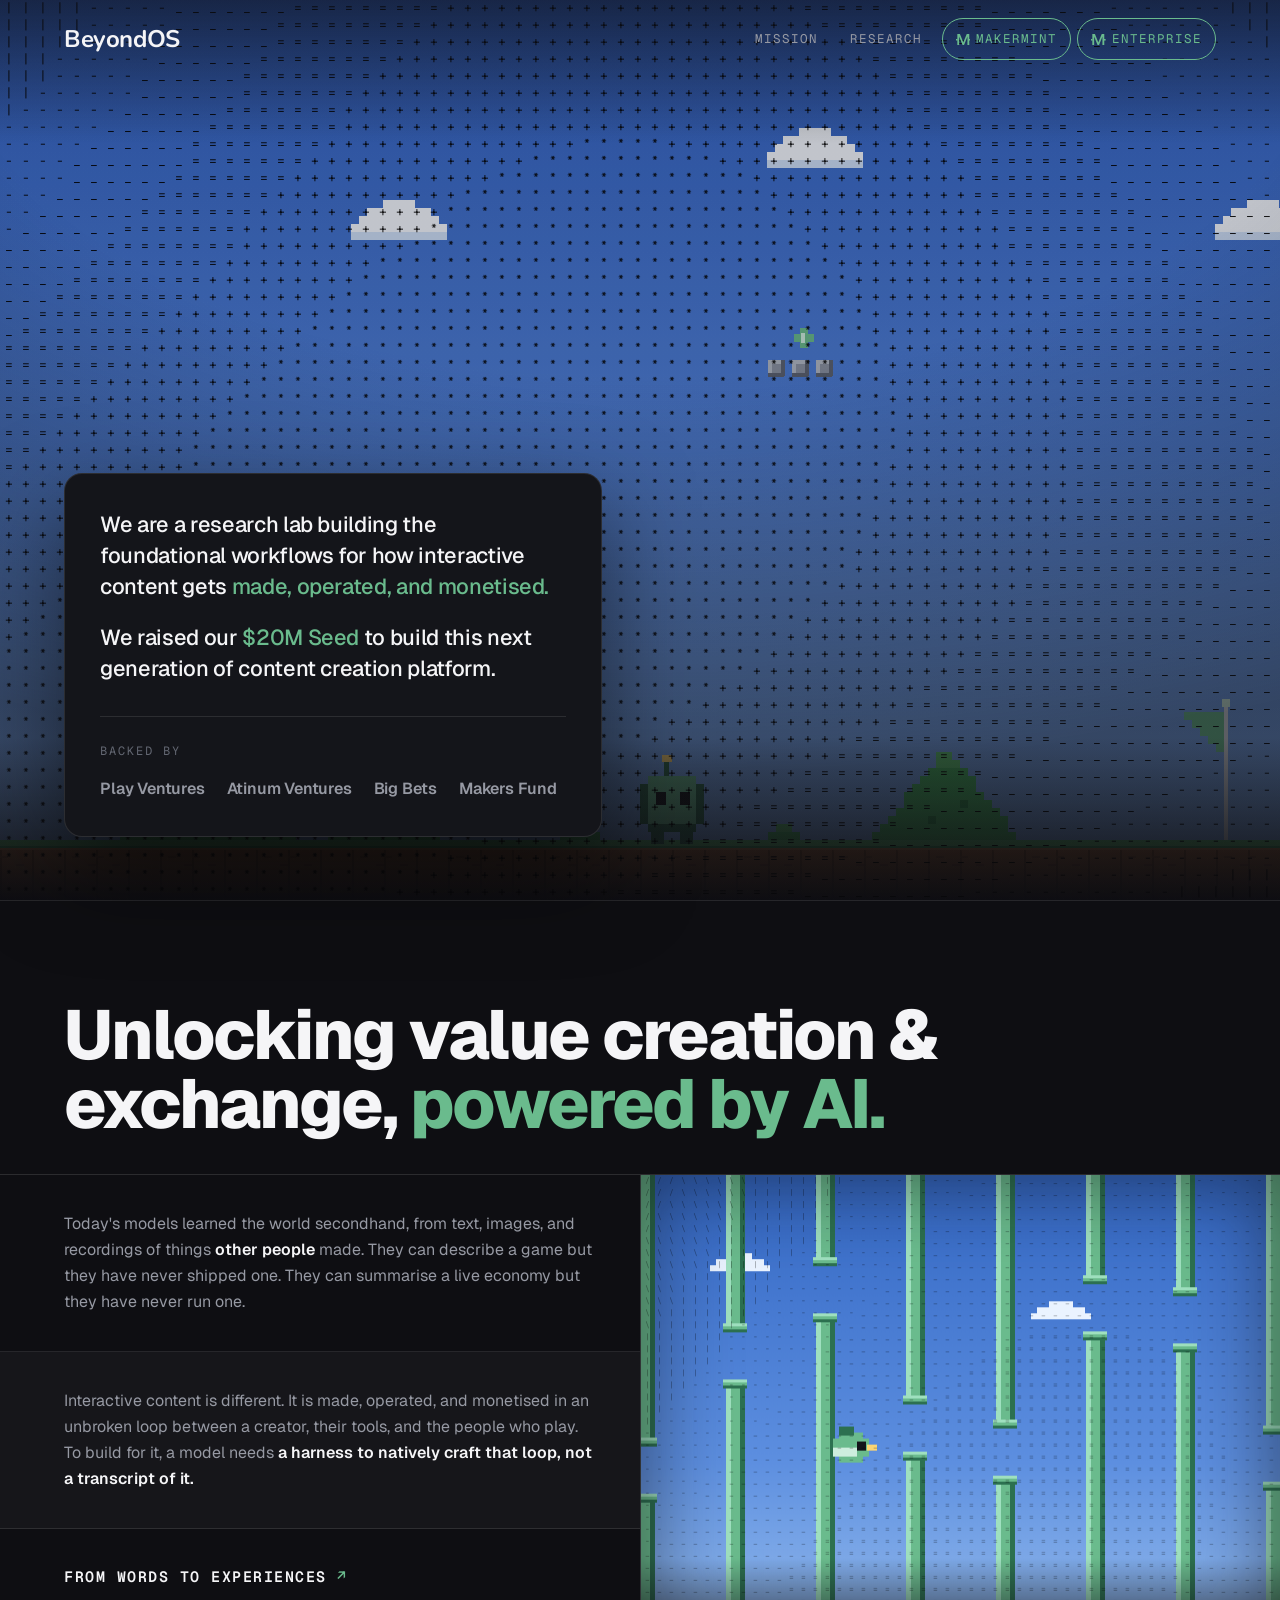
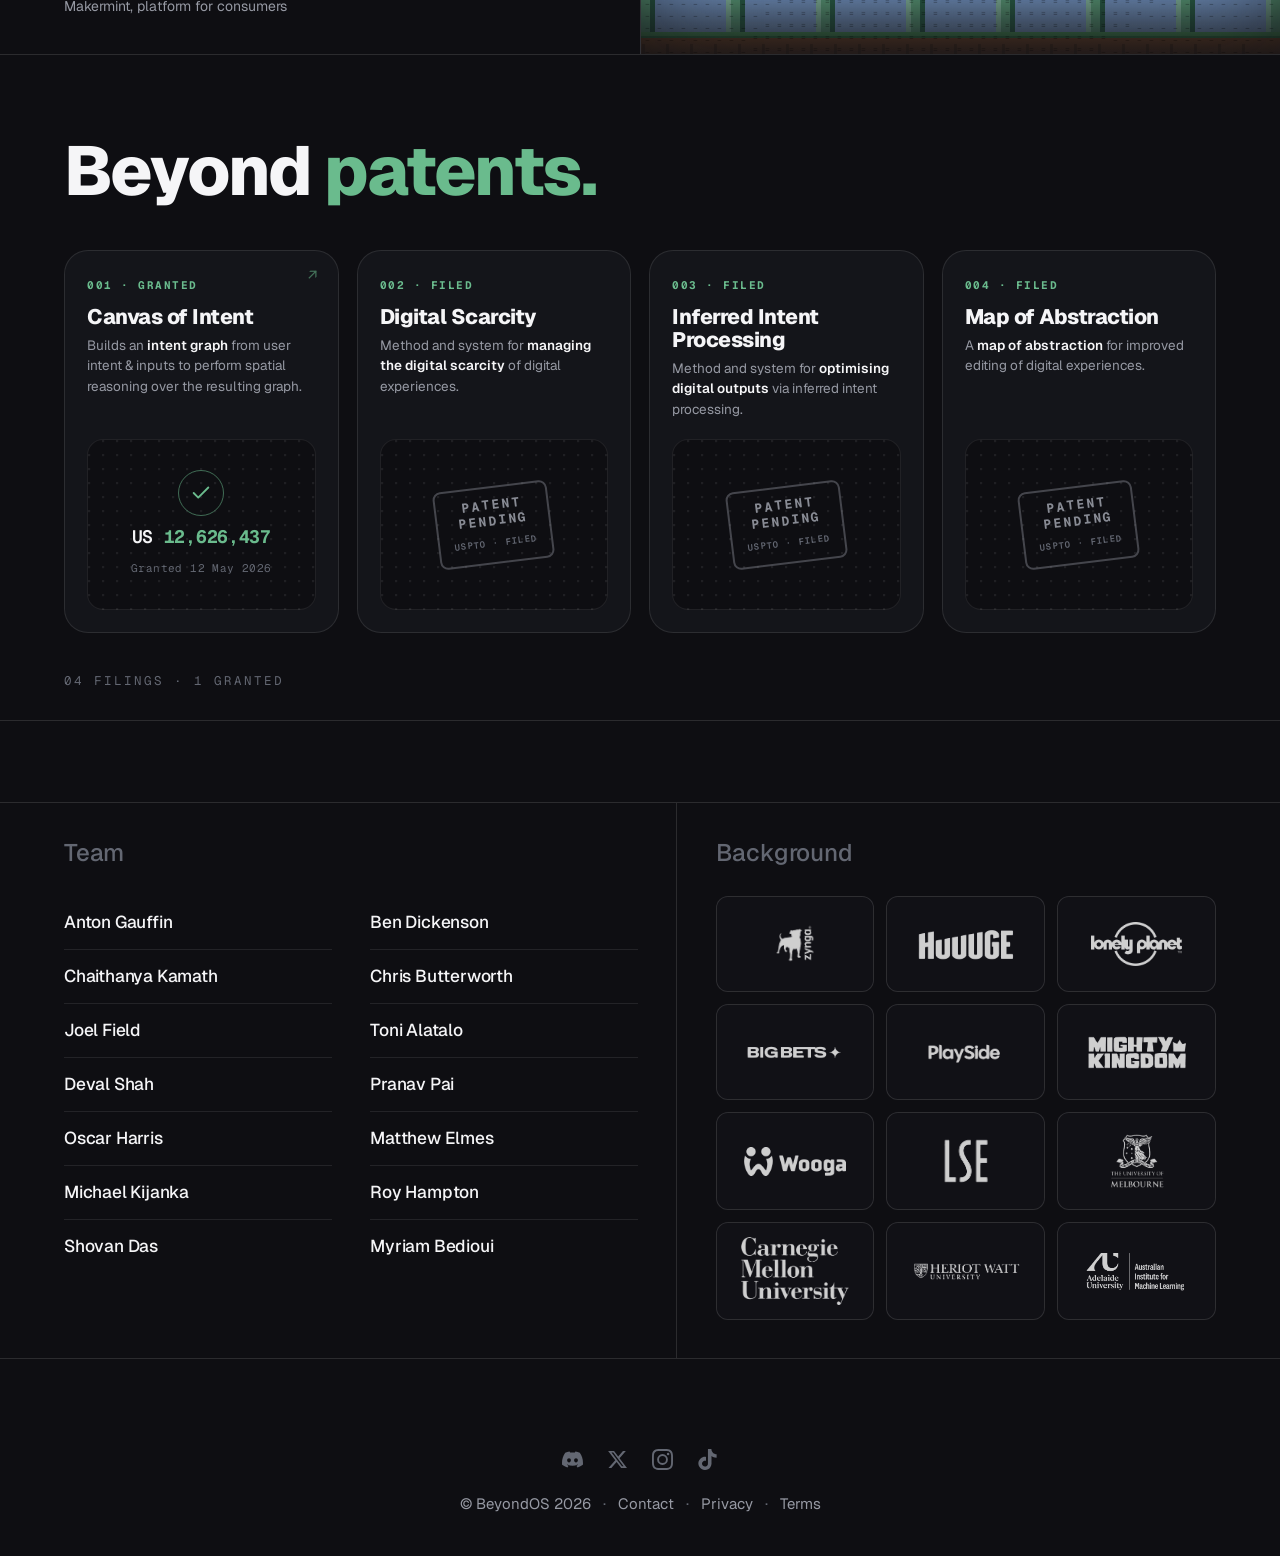
==== index.html @ 9344390c "Add Team section, logo wall, and Privacy/Terms pages; update footer - Team section (GI-style: names " ====
<!doctype html>
<html lang="en" data-mode="dark">
<head>
<meta charset="utf-8" />
<meta name="viewport" content="width=device-width, initial-scale=1.0, viewport-fit=cover" />
<title>BeyondOS | AI Entertainment</title>
<meta name="description" content="BeyondOS is an AI research lab building the foundational workflows for game development, live operations, and interactive content." />
<link rel="icon" type="image/svg+xml" href="assets/beyond-logo-b.svg" />
<link rel="icon" href="assets/favicon.ico" sizes="any" />

<!-- Social / Open Graph -->
<meta property="og:type" content="website" />
<meta property="og:title" content="BeyondOS | AI Entertainment" />
<meta property="og:description" content="BeyondOS is an AI research lab building the foundational workflows for how interactive content gets made, operated, and monetised." />
<meta property="og:url" content="https://imagedesignai.github.io/beyondos-lab/" />
<meta property="og:image" content="https://imagedesignai.github.io/beyondos-lab/assets/og-image.png" />
<meta property="og:image:width" content="1200" />
<meta property="og:image:height" content="630" />
<meta name="twitter:card" content="summary_large_image" />
<meta name="twitter:image" content="https://imagedesignai.github.io/beyondos-lab/assets/og-image.png" />

<!-- Design system tokens (Makermint: Geist / Geist Mono, mint palette) -->
<link rel="stylesheet" href="css/tokens.css" />
<!-- Page styles -->
<link rel="stylesheet" href="css/lab.css" />

<!-- Nunito for the "Beyond" brand wordmark -->
<link rel="preconnect" href="https://fonts.googleapis.com" />
<link rel="preconnect" href="https://fonts.gstatic.com" crossorigin />
<link href="https://fonts.googleapis.com/css2?family=Nunito:wght@700;800&display=swap" rel="stylesheet" />
</head>
<body>
  <canvas id="hero-scene"></canvas>
  <canvas id="field"></canvas>
  <div class="veil"></div>

  <!-- ───── TOP CHROME ───── -->
  <header class="chrome" data-stuck="0">
    <a class="brand" href="#top">BeyondOS</a>
    <nav class="tabs" id="tabs">
      <a class="tab" href="#mission">Mission</a>
      <a class="tab" href="#patents">Research</a>
      <a class="pill" href="https://www.makermint.com" target="_blank" rel="noopener">
        <svg class="mlogo" viewBox="0 0 145 109" aria-hidden="true"><path d="M13.1294 108.809V0H38.7988L64.159 61.244C66.2208 66.1146 67.8702 70.3115 69.1073 73.8348C70.3444 77.3582 71.2207 80.0525 71.7361 81.9178C72.2516 83.7831 72.5093 84.7158 72.5093 84.7158C72.5093 84.7158 72.767 83.7831 73.2825 81.9178C73.901 80.0525 74.8288 77.3582 76.0659 73.8348C77.4061 70.3115 79.0555 66.1146 81.0142 61.244L106.529 0H131.58V108.809H113.333V49.275C113.333 43.99 113.385 39.4822 113.488 35.7516C113.591 32.021 113.694 29.1712 113.797 27.2023C113.9 25.1297 113.952 24.0935 113.952 24.0935C113.952 24.0935 113.591 25.0779 112.869 27.0469C112.251 28.9122 111.271 31.6065 109.931 35.1298C108.591 38.5496 106.89 42.6947 104.828 47.5652L79.6225 108.809H65.0868L39.8813 47.7206C37.8195 42.7465 36.1185 38.5496 34.7783 35.1298C33.5412 31.7101 32.5619 29.0676 31.8403 27.2023C31.2217 25.2334 30.9124 24.2489 30.9124 24.2489C30.9124 24.2489 30.964 25.2852 31.0671 27.3578C31.1702 29.3267 31.2217 32.1764 31.2217 35.907C31.3248 39.6376 31.3763 44.1455 31.3763 49.4305V108.809H13.1294Z" fill="currentColor"></path><path d="M0 49.3066H15.7049V65.0115H0V49.3066Z" fill="currentColor"></path><path d="M127.52 49.3066H144.969V65.0115H127.52V49.3066Z" fill="currentColor"></path></svg>
        Makermint
      </a>
      <a class="pill" href="#" data-tab="enterprise">
        <svg class="mlogo" viewBox="0 0 145 109" aria-hidden="true"><path d="M13.1294 108.809V0H38.7988L64.159 61.244C66.2208 66.1146 67.8702 70.3115 69.1073 73.8348C70.3444 77.3582 71.2207 80.0525 71.7361 81.9178C72.2516 83.7831 72.5093 84.7158 72.5093 84.7158C72.5093 84.7158 72.767 83.7831 73.2825 81.9178C73.901 80.0525 74.8288 77.3582 76.0659 73.8348C77.4061 70.3115 79.0555 66.1146 81.0142 61.244L106.529 0H131.58V108.809H113.333V49.275C113.333 43.99 113.385 39.4822 113.488 35.7516C113.591 32.021 113.694 29.1712 113.797 27.2023C113.9 25.1297 113.952 24.0935 113.952 24.0935C113.952 24.0935 113.591 25.0779 112.869 27.0469C112.251 28.9122 111.271 31.6065 109.931 35.1298C108.591 38.5496 106.89 42.6947 104.828 47.5652L79.6225 108.809H65.0868L39.8813 47.7206C37.8195 42.7465 36.1185 38.5496 34.7783 35.1298C33.5412 31.7101 32.5619 29.0676 31.8403 27.2023C31.2217 25.2334 30.9124 24.2489 30.9124 24.2489C30.9124 24.2489 30.964 25.2852 31.0671 27.3578C31.1702 29.3267 31.2217 32.1764 31.2217 35.907C31.3248 39.6376 31.3763 44.1455 31.3763 49.4305V108.809H13.1294Z" fill="currentColor"></path><path d="M0 49.3066H15.7049V65.0115H0V49.3066Z" fill="currentColor"></path><path d="M127.52 49.3066H144.969V65.0115H127.52V49.3066Z" fill="currentColor"></path></svg>
        Enterprise
      </a>
    </nav>
  </header>

  <div class="shell" id="top">

    <!-- ───── HERO ───── -->
    <section class="hero">
      <div class="hero-card">
        <p class="hc-text">We are a research lab building the foundational workflows for how interactive content gets <span class="mint">made, operated, and monetised.</span></p>
        <p class="hc-text">We raised our <span class="mint">$20M Seed</span> to build this next generation of content creation platform.</p>
        <div class="hc-investors">
          <span class="lbl">Backed by</span>
          <div class="logos">
            <a class="slot" href="https://www.playventures.vc" target="_blank" rel="noopener">Play Ventures</a>
            <a class="slot" href="#" rel="noopener">Atinum Ventures</a>
            <a class="slot" href="https://bigbets.vc" target="_blank" rel="noopener">Big Bets</a>
            <a class="slot" href="https://www.makersfund.com" target="_blank" rel="noopener">Makers Fund</a>
          </div>
        </div>
      </div>
    </section>

    <hr class="hairline" />

    <!-- ───── MISSION ───── -->
    <section class="sec mission-sec" id="mission">
      <div class="mission-head">
        <h2 class="mission-title">Unlocking value creation &amp; exchange, <span class="mint">powered by AI.</span></h2>
      </div>
      <div class="mission-split">
        <div class="mission-text">
          <div class="mrow">
            <p class="body">
              Today's models learned the world secondhand, from text, images, and recordings of things
              <strong>other people</strong> made. They can describe a game but they have never shipped one. They can
              summarise a live economy but they have never run one.
            </p>
          </div>
          <div class="mrow hl">
            <p class="body">
              Interactive content is different. It is made, operated, and monetised in an unbroken loop between a
              creator, their tools, and the people who play. To build for it, a model needs
              <strong>a harness to natively craft that loop, not a transcript of it.</strong>
            </p>
          </div>
          <a class="mrow mlink" href="https://www.makermint.com" target="_blank" rel="noopener">
            <span class="ml-t">From Words to Experiences <span class="arr">↗</span></span>
            <span class="ml-s">Makermint, platform for consumers</span>
          </a>
        </div>
        <div class="mission-art">
          <canvas id="mission-scene"></canvas>
          <canvas id="mission-field"></canvas>
        </div>
      </div>
    </section>

    <!-- ───── PATENTS ───── -->
    <section class="patents-sec" id="patents">
      <div class="patents-head">
        <h2 class="patents-title">Beyond <span class="mint">patents.</span></h2>
      </div>
      <div class="patents-list">
        <div class="pcards">

          <a class="pcard pcard--link" href="assets/beyond-001-us-patent.pdf" target="_blank" rel="noopener" title="View the granted patent (PDF, opens in a new tab)">
            <span class="pcard__open" aria-hidden="true">↗</span>
            <div class="pcard__step">001 · Granted</div>
            <h3 class="pcard__title">Canvas of Intent</h3>
            <p class="pcard__desc">Builds an <span class="em">intent graph</span> from user intent &amp; inputs to perform spatial reasoning over the resulting graph.</p>
            <div class="pcard__stage">
              <div class="pplate">
                <div class="pplate__seal">
                  <svg viewBox="0 0 24 24" fill="none" stroke="currentColor" stroke-width="2" stroke-linecap="round" stroke-linejoin="round"><path d="M20 6 9 17l-5-5"></path></svg>
                </div>
                <div class="pplate__no">US <b>12,626,437</b></div>
                <div class="pplate__date">Granted 12 May 2026</div>
              </div>
            </div>
          </a>

          <article class="pcard">
            <div class="pcard__step">002 · Filed</div>
            <h3 class="pcard__title">Digital Scarcity</h3>
            <p class="pcard__desc">Method and system for <span class="em">managing the digital scarcity</span> of digital experiences.</p>
            <div class="pcard__stage">
              <div class="pstamp">Patent<br>Pending<small>USPTO · Filed</small></div>
            </div>
          </article>

          <article class="pcard">
            <div class="pcard__step">003 · Filed</div>
            <h3 class="pcard__title">Inferred Intent Processing</h3>
            <p class="pcard__desc">Method and system for <span class="em">optimising digital outputs</span> via inferred intent processing.</p>
            <div class="pcard__stage">
              <div class="pstamp">Patent<br>Pending<small>USPTO · Filed</small></div>
            </div>
          </article>

          <article class="pcard">
            <div class="pcard__step">004 · Filed</div>
            <h3 class="pcard__title">Map of Abstraction</h3>
            <p class="pcard__desc">A <span class="em">map of abstraction</span> for improved editing of digital experiences.</p>
            <div class="pcard__stage">
              <div class="pstamp">Patent<br>Pending<small>USPTO · Filed</small></div>
            </div>
          </article>

        </div>
        <div class="pdots" role="tablist" aria-label="Patents">
          <button class="on" aria-label="Patent 1"></button>
          <button aria-label="Patent 2"></button>
          <button aria-label="Patent 3"></button>
          <button aria-label="Patent 4"></button>
        </div>
      </div>
      <p class="patents-count">04 filings · 1 granted</p>
    </section>

    <!-- ───── TEAM ───── -->
    <section class="sec team-sec" id="team">
      <div class="team-split">
        <div class="team-col team-people">
          <p class="col-label">Team</p>
          <div class="team-list">
            <div class="team-member"><span class="nm">Anton Gauffin</span></div>
            <div class="team-member"><span class="nm">Ben Dickenson</span></div>
            <div class="team-member"><span class="nm">Chaithanya Kamath</span></div>
            <div class="team-member"><span class="nm">Chris Butterworth</span></div>
            <div class="team-member"><span class="nm">Joel Field</span></div>
            <div class="team-member"><span class="nm">Toni Alatalo</span></div>
            <div class="team-member"><span class="nm">Deval Shah</span></div>
            <div class="team-member"><span class="nm">Pranav Pai</span></div>
            <div class="team-member"><span class="nm">Oscar Harris</span></div>
            <div class="team-member"><span class="nm">Matthew Elmes</span></div>
            <div class="team-member"><span class="nm">Michael Kijanka</span></div>
            <div class="team-member"><span class="nm">Roy Hampton</span></div>
            <div class="team-member"><span class="nm">Shovan Das</span></div>
            <div class="team-member"><span class="nm">Myriam Bedioui</span></div>
          </div>
        </div>
        <div class="team-col team-bg">
          <p class="col-label">Background</p>
          <div class="bg-grid">
            <span class="bg-slot"><img src="assets/logos/company_logo_2.png" alt="" loading="lazy" /></span>
            <span class="bg-slot"><img src="assets/logos/company_logo_3.png" alt="" loading="lazy" /></span>
            <span class="bg-slot"><img src="assets/logos/company_logo_4.png" alt="" loading="lazy" /></span>
            <span class="bg-slot"><img src="assets/logos/company_logo_5.png" alt="" loading="lazy" /></span>
            <span class="bg-slot"><img src="assets/logos/company_logo_6.png" alt="" loading="lazy" /></span>
            <span class="bg-slot"><img src="assets/logos/company_logo_7.png" alt="" loading="lazy" /></span>
            <span class="bg-slot"><img src="assets/logos/company_logo_8.png" alt="" loading="lazy" /></span>
            <span class="bg-slot"><img class="tall" src="assets/logos/University_Logo_1.png" alt="" loading="lazy" /></span>
            <span class="bg-slot"><img class="tall" src="assets/logos/University_Logo_2.png" alt="" loading="lazy" /></span>
            <span class="bg-slot"><img class="tall" src="assets/logos/University_Logo_3.png" alt="" loading="lazy" /></span>
            <span class="bg-slot"><img class="tall" src="assets/logos/University_Logo_4.png" alt="" loading="lazy" /></span>
            <span class="bg-slot"><img class="tall" src="assets/logos/University_Logo_5.png" alt="" loading="lazy" /></span>
          </div>
        </div>
      </div>
    </section>

    <!-- ───── FOOTER ───── -->
    <footer class="foot-min">
      <div class="wrap">
        <div class="foot-icons">
          <a href="https://discord.com/invite/kEk3r2C4Hj" target="_blank" rel="noopener" aria-label="Discord"><svg viewBox="0 0 24 24"><path d="M20.317 4.369a19.79 19.79 0 0 0-4.885-1.515.074.074 0 0 0-.079.037c-.21.375-.444.864-.608 1.25a18.27 18.27 0 0 0-5.487 0 12.6 12.6 0 0 0-.617-1.25.077.077 0 0 0-.079-.037A19.736 19.736 0 0 0 3.677 4.37a.07.07 0 0 0-.032.027C.533 9.046-.32 13.58.099 18.057a.082.082 0 0 0 .031.057 19.9 19.9 0 0 0 5.993 3.03.078.078 0 0 0 .084-.028 14.09 14.09 0 0 0 1.226-1.994.076.076 0 0 0-.041-.106 13.1 13.1 0 0 1-1.872-.892.077.077 0 0 1-.008-.128 10.2 10.2 0 0 0 .372-.291.074.074 0 0 1 .077-.01c3.928 1.793 8.18 1.793 12.062 0a.074.074 0 0 1 .078.01c.12.099.246.197.372.291a.077.077 0 0 1-.006.127 12.3 12.3 0 0 1-1.873.892.077.077 0 0 0-.041.107c.36.698.772 1.362 1.225 1.993a.076.076 0 0 0 .084.028 19.84 19.84 0 0 0 6.002-3.03.077.077 0 0 0 .032-.054c.5-5.177-.838-9.674-3.549-13.66a.061.061 0 0 0-.031-.03zM8.02 15.33c-1.183 0-2.157-1.085-2.157-2.419 0-1.333.956-2.419 2.157-2.419 1.21 0 2.176 1.096 2.157 2.42 0 1.333-.956 2.418-2.157 2.418zm7.975 0c-1.183 0-2.157-1.085-2.157-2.419 0-1.333.955-2.419 2.157-2.419 1.21 0 2.176 1.096 2.157 2.42 0 1.333-.946 2.418-2.157 2.418z"/></svg></a>
          <a href="https://x.com/MakermintStudio" target="_blank" rel="noopener" aria-label="X"><svg viewBox="0 0 24 24"><path d="M18.244 2.25h3.308l-7.227 8.26 8.502 11.24H16.17l-5.214-6.817L4.99 21.75H1.68l7.73-8.835L1.254 2.25H8.08l4.713 6.231zm-1.161 17.52h1.833L7.084 4.126H5.117z"/></svg></a>
          <a href="https://instagram.com/makermint_studio" target="_blank" rel="noopener" aria-label="Instagram"><svg viewBox="0 0 24 24"><path d="M12 2.163c3.204 0 3.584.012 4.85.07 3.252.148 4.771 1.691 4.919 4.919.058 1.265.069 1.645.069 4.849 0 3.205-.012 3.584-.069 4.849-.149 3.225-1.664 4.771-4.919 4.919-1.266.058-1.644.07-4.85.07-3.204 0-3.584-.012-4.849-.07-3.26-.149-4.771-1.699-4.919-4.92-.058-1.265-.07-1.644-.07-4.849 0-3.204.013-3.583.07-4.849.149-3.227 1.664-4.771 4.919-4.919 1.266-.057 1.645-.069 4.849-.069zM12 0C8.741 0 8.333.014 7.053.072 2.695.272.273 2.69.073 7.052.014 8.333 0 8.741 0 12c0 3.259.014 3.668.072 4.948.2 4.358 2.618 6.78 6.98 6.98C8.333 23.986 8.741 24 12 24c3.259 0 3.668-.014 4.948-.072 4.354-.2 6.782-2.618 6.979-6.98.059-1.28.073-1.689.073-4.948 0-3.259-.014-3.667-.072-4.947-.196-4.354-2.617-6.78-6.979-6.98C15.668.014 15.259 0 12 0zm0 5.838a6.162 6.162 0 100 12.324 6.162 6.162 0 000-12.324zM12 16a4 4 0 110-8 4 4 0 010 8zm6.406-11.845a1.44 1.44 0 100 2.881 1.44 1.44 0 000-2.881z"/></svg></a>
          <a href="https://tiktok.com/@makermint_studio" target="_blank" rel="noopener" aria-label="TikTok"><svg viewBox="0 0 24 24"><path d="M12.525.02c1.31-.02 2.61-.01 3.91-.02.08 1.53.63 3.09 1.75 4.17 1.12 1.11 2.7 1.62 4.24 1.79v4.03c-1.44-.05-2.89-.35-4.2-.97-.57-.26-1.1-.59-1.62-.93-.01 2.92.01 5.84-.02 8.75-.08 1.4-.54 2.79-1.35 3.94-1.31 1.92-3.58 3.17-5.91 3.21-1.43.08-2.86-.31-4.08-1.03-2.02-1.19-3.44-3.37-3.65-5.71-.02-.5-.03-1-.01-1.49.18-1.9 1.12-3.72 2.58-4.96 1.66-1.44 3.98-2.13 6.15-1.72.02 1.48-.04 2.96-.04 4.44-.99-.32-2.15-.23-3.02.37-.63.41-1.11 1.04-1.36 1.75-.21.51-.15 1.07-.14 1.61.24 1.64 1.82 3.02 3.5 2.87 1.12-.01 2.19-.66 2.77-1.61.19-.33.4-.67.41-1.06.1-1.79.06-3.57.07-5.36.01-4.03-.01-8.05.02-12.07z"/></svg></a>
        </div>
        <div class="foot-legal">
          <span>© BeyondOS 2026</span>
          <span class="sep">·</span>
          <a href="mailto:support@beyondlabs.net">Contact</a>
          <span class="sep">·</span>
          <a href="privacy.html">Privacy</a>
          <span class="sep">·</span>
          <a href="terms.html">Terms</a>
        </div>
      </div>
    </footer>

  </div>

  <!-- toast -->
  <div id="toast" class="toast" role="status" aria-live="polite"><span class="dot"></span><span class="toast__msg"></span></div>

  <script src="js/beyond-scene.js"></script>
  <script src="js/beyond-flappy.js"></script>
  <script src="js/beyond-field.js"></script>
  <script src="js/main.js"></script>
</body>
</html>
---- css/tokens.css ----
/* =========================================================================
   Makermint Design System — Colors + Type
   Source: ImageDesignAI/Makermint-Studio @develop
            packages/webui3/src/styles/{tokens-color,tokens-radius,tokens-typography}.css
   ========================================================================= */

/* ----- Webfont (Geist via Google Fonts; closest open match) ---------------
   Repo references "Geist" with system fallbacks. We use Google Fonts here
   because no .ttf/.woff was checked into the repo. Swap for self-hosted
   files in fonts/ if you want exact brand fidelity. */
@import url("https://fonts.googleapis.com/css2?family=Geist:wght@400;500;600;700;800&family=Geist+Mono:wght@400;500;600&display=swap");

:root {
  color-scheme: light;

  /* ---------- BRAND ---------- */
  --mm-mint:                78 171 118;     /* primary tint */
  --mm-mint-dark:          106 187 141;     /* used on dark surfaces */
  --mm-yellow:             252 213 115;     /* CTA */
  --mm-ink:                 32  32  39;     /* CTA text / dark plate */
  --mm-cream:              250 250 250;     /* button-primary text */

  /* ---------- LABELS (foreground) ---------- */
  --label:                  10  10  10;
  --secondary-label:       115 115 115;
  --tertiary-label:        158 158 158;
  --quaternary-label:      190 190 190;
  --quinary-label:         210 210 210;
  --placeholder-text:      119 119 119;

  /* ---------- BACKGROUNDS ---------- */
  --background:            255 255 255;
  --secondary-background:  230 230 230;
  --tertiary-background:   201 201 201;

  --grouped-background:           255 255 255;
  --secondary-grouped-background: 245 245 245;
  --tertiary-grouped-background:  230 230 230;

  /* ---------- SEPARATORS ---------- */
  --separator:             229 229 229;
  --opaque-separator:      229 229 229;

  /* ---------- STATUS ---------- */
  --green:                  78 171 118;
  --yellow:                252 213 115;
  --red:                   220  38  38;
  --blue:                    0 122 255;

  /* ---------- ALIASES ---------- */
  --tint:    var(--mm-mint);
  --link:    var(--mm-mint);
  --accent:  var(--mm-mint-dark);
  --cta-bg:  var(--mm-yellow);
  --cta-text: var(--mm-ink);
  --button-primary-text: var(--mm-cream);

  /* ---------- PLAY THEME (game wrapper, always dark) ---------- */
  --play-background:        15  15  20;
  --play-surface:           26  26  36;
  --play-card:              26  42  58;

  /* ---------- RADII ---------- */
  --radius-sm:    0.375rem;
  --radius-md:    0.5rem;
  --radius-lg:    0.625rem;
  --radius-xl:    1.0625rem;   /* card / modal */
  --radius-2xl:   1.5rem;
  --radius-3xl:   2.25rem;     /* hero card */
  --radius-pill:  999px;       /* buttons, badges, pills */
  --radius-form:  1.4375rem;   /* prompt textarea */

  /* ---------- ELEVATION ---------- */
  --shadow-card:    0 20px 40px rgb(var(--label) / 0.08);
  --shadow-pop:     0 8px 24px  rgb(var(--label) / 0.12);
  --shadow-modal:   0 32px 64px rgb(var(--label) / 0.20);
  --shadow-cta:     0 6px 0 0   rgb(var(--mm-ink) / 0.10);   /* solid drop */

  /* ---------- TYPE: families ---------- */
  --font-sans:  "Geist", "Inter", system-ui, -apple-system, "Segoe UI", sans-serif;
  --font-mono:  "Geist Mono", ui-monospace, SFMono-Regular, Menlo, Consolas, monospace;
  --font-title-family:    var(--font-sans);
  --font-text-h1-family:  var(--font-sans);

  /* ---------- TYPE: scale ---------- */
  --font-text-h1-size:     4.75rem;
  --font-text-h1-leading:  4.5rem;
  --font-text-h1-weight:   800;
  --font-text-h1-tracking: -1.5px;

  --font-text-h2-size:     3rem;
  --font-text-h2-leading:  3.75rem;
  --font-text-h2-weight:   600;
  --font-text-h2-tracking: -1px;

  --font-text-h3-size:     2.25rem;
  --font-text-h3-leading:  2.75rem;
  --font-text-h3-weight:   600;
  --font-text-h3-tracking: -0.5px;

  --font-text-h4-size:     1.875rem;
  --font-text-h4-leading:  2.375rem;
  --font-text-h4-weight:   600;

  --font-text-h5-size:     1.5rem;
  --font-text-h5-leading:  2rem;
  --font-text-h5-weight:   600;

  --font-text-h6-size:     1.25rem;
  --font-text-h6-leading:  1.75rem;
  --font-text-h6-weight:   600;

  --font-text-lead-size:   1.125rem;
  --font-text-lead-leading: 1.625rem;
  --font-text-lead-weight: 500;

  --font-text-body-size:   1rem;
  --font-text-body-leading: 1.5rem;
  --font-text-body-weight: 400;

  --font-text-small-size:  0.875rem;
  --font-text-small-leading: 1.25rem;
  --font-text-small-weight: 400;

  --font-text-xsmall-size: 0.75rem;
  --font-text-xsmall-leading: 1rem;
  --font-text-xsmall-weight: 500;

  /* Hero / CTA display sizes */
  --font-landing-hero-size: clamp(40px, 7vw, 80px);
  --font-landing-cta-size:  clamp(36px, 6vw, 56px);
  --font-landing-hero-weight: 800;
  --font-landing-hero-tracking: -1.5px;
  --font-landing-hero-leading: 0.955;
}

/* =========================================================================
   DARK MODE — applies when [data-theme="dark"] is set (or use prefers-*)
   ========================================================================= */
[data-theme="dark"] {
  color-scheme: dark;

  --label:                 245 245 245;
  --secondary-label:       180 180 180;
  --tertiary-label:        140 140 140;
  --quaternary-label:      110 110 110;
  --quinary-label:          85  85  85;
  --placeholder-text:      100 100 100;

  --background:             15  18  32;
  --secondary-background:   25  28  42;
  --tertiary-background:    35  38  52;

  --grouped-background:           15  18  32;
  --secondary-grouped-background: 25  28  42;
  --tertiary-grouped-background:  35  38  52;

  --separator:              55  58  72;
  --opaque-separator:       55  58  72;

  --green:  106 187 141;
  --red:    239  68  68;
  --tint:   var(--mm-mint-dark);
  --link:   var(--mm-mint-dark);
}

/* =========================================================================
   SEMANTIC TYPE CLASSES
   Direct ports of the repo's text-h1…text-xsmall utility set, plus
   element defaults so plain markup looks right out of the box.
   ========================================================================= */

html, body {
  font-family: var(--font-sans);
  font-size: var(--font-text-body-size);
  line-height: var(--font-text-body-leading);
  color: rgb(var(--label));
  background: rgb(var(--background));
  -webkit-font-smoothing: antialiased;
  text-rendering: optimizeLegibility;
}

h1, .text-h1 {
  font-family: var(--font-text-h1-family);
  font-size: var(--font-text-h1-size);
  line-height: var(--font-text-h1-leading);
  font-weight: var(--font-text-h1-weight);
  letter-spacing: var(--font-text-h1-tracking);
}
h2, .text-h2 {
  font-family: var(--font-title-family);
  font-size: var(--font-text-h2-size);
  line-height: var(--font-text-h2-leading);
  font-weight: var(--font-text-h2-weight);
  letter-spacing: var(--font-text-h2-tracking);
}
h3, .text-h3 {
  font-family: var(--font-title-family);
  font-size: var(--font-text-h3-size);
  line-height: var(--font-text-h3-leading);
  font-weight: var(--font-text-h3-weight);
  letter-spacing: var(--font-text-h3-tracking);
}
h4, .text-h4 {
  font-family: var(--font-title-family);
  font-size: var(--font-text-h4-size);
  line-height: var(--font-text-h4-leading);
  font-weight: var(--font-text-h4-weight);
}
h5, .text-h5 {
  font-family: var(--font-title-family);
  font-size: var(--font-text-h5-size);
  line-height: var(--font-text-h5-leading);
  font-weight: var(--font-text-h5-weight);
}
h6, .text-h6 {
  font-family: var(--font-title-family);
  font-size: var(--font-text-h6-size);
  line-height: var(--font-text-h6-leading);
  font-weight: var(--font-text-h6-weight);
}

.text-lead {
  font-size: var(--font-text-lead-size);
  line-height: var(--font-text-lead-leading);
  font-weight: var(--font-text-lead-weight);
}
p, .text-body {
  font-size: var(--font-text-body-size);
  line-height: var(--font-text-body-leading);
  font-weight: var(--font-text-body-weight);
}
small, .text-small {
  font-size: var(--font-text-small-size);
  line-height: var(--font-text-small-leading);
  font-weight: var(--font-text-small-weight);
}
.text-xsmall {
  font-size: var(--font-text-xsmall-size);
  line-height: var(--font-text-xsmall-leading);
  font-weight: var(--font-text-xsmall-weight);
}
code, kbd, pre, .text-mono { font-family: var(--font-mono); }
a { color: rgb(var(--link)); text-decoration: none; }
a:hover { text-decoration: underline; }

.text-hero {
  font-family: var(--font-sans);
  font-size: var(--font-landing-hero-size);
  font-weight: var(--font-landing-hero-weight);
  letter-spacing: var(--font-landing-hero-tracking);
  line-height: var(--font-landing-hero-leading);
}
.text-cta {
  font-family: var(--font-sans);
  font-size: var(--font-landing-cta-size);
  font-weight: 800;
  letter-spacing: -1.5px;
  line-height: 1.1;
}
---- css/lab.css ----
/* =========================================================================
   BeyondOS Lab — page styles
   Research-lab landing page. Dark, austere, mint-warmed; built on the
   Makermint design tokens in tokens.css. Modeled on the General Intuition
   structure, in the Beyond / Makermint brand.
   ========================================================================= */

/* ───────────────────────── THEME (dark, mint-warmed) ───────────────────────── */
:root {
  --ink:        14 14 18;     /* page base */
  --ink-2:      20 21 26;     /* panels */
  --ink-3:      28 30 37;     /* raised */
  --paper:      245 245 247;  /* primary text */
  --muted:      150 153 163;  /* secondary text */
  --faint:      99 103 114;   /* tertiary / mono labels */
  --hair:       255 255 255;  /* hairlines (low alpha) */
  --accent:     106 187 141;  /* mint */
  --accent-2:   252 213 115;  /* yellow, used sparingly */
  --maxw:       1180px;
  --pad:        clamp(20px, 5vw, 64px);
}
html[data-mode="light"] {
  --ink: 247 247 245; --ink-2: 255 255 255; --ink-3: 240 240 238;
  --paper: 24 24 28; --muted: 92 96 104; --faint: 130 134 142; --hair: 0 0 0;
  --accent: 60 150 104;
}

* { box-sizing: border-box; }
html, body { margin: 0; padding: 0; }
body {
  font-family: var(--font-sans);
  background: rgb(var(--ink));
  color: rgb(var(--paper));
  -webkit-font-smoothing: antialiased;
  overflow-x: hidden;
}
a { color: inherit; text-decoration: none; }
::selection { background: rgb(var(--accent) / .3); }

/* hero pixel scene — sits below the glyph field, scrolls away with the hero */
#hero-scene {
  position: absolute; top: 0; left: 0;
  width: 100%; height: 100svh;
  z-index: 0; pointer-events: none;
  image-rendering: pixelated;
}
/* field backdrop */
#field {
  position: fixed; inset: 0;
  width: 100vw; height: 100vh;
  z-index: 1;
  opacity: .9;
}
/* vignette + bottom fade so text always reads */
.veil {
  position: fixed; inset: 0; z-index: 2; pointer-events: none;
  background:
    linear-gradient(180deg, rgb(var(--ink) / .62) 0%, rgb(var(--ink) / 0) 16%),
    radial-gradient(115% 82% at 50% 4%, transparent 46%, rgb(var(--ink) / .5) 100%),
    linear-gradient(rgb(var(--ink) / .22), rgb(var(--ink) / .22));
}
.shell { position: relative; z-index: 3; }

/* ───────────────────────── TYPE HELPERS ───────────────────────── */
.mono { font-family: var(--font-mono); }
.eyebrow {
  font-family: var(--font-mono);
  font-size: 12px; letter-spacing: 2.5px; text-transform: uppercase;
  color: rgb(var(--accent));
  display: inline-flex; align-items: center; gap: 10px;
}
.eyebrow::before {
  content: ""; width: 22px; height: 1px; background: rgb(var(--accent) / .6);
}
.idx {
  font-family: var(--font-mono); font-size: 12px; letter-spacing: 2px;
  color: rgb(var(--faint)); text-transform: uppercase;
}
.display {
  font-weight: 800; letter-spacing: -2px; line-height: .98;
  font-size: clamp(38px, 6.2vw, 92px);
  text-wrap: balance; margin: 0;
}
.display .mint { color: rgb(var(--accent)); }
h2.h {
  font-weight: 700; letter-spacing: -1.2px; line-height: 1.02;
  font-size: clamp(30px, 4.4vw, 58px); margin: 0; text-wrap: balance;
}
.lede {
  font-size: clamp(18px, 1.9vw, 24px); line-height: 1.5;
  color: rgb(var(--paper)); font-weight: 400; max-width: 30ch;
}
p.body { font-size: clamp(16px, 1.25vw, 18.5px); line-height: 1.62; color: rgb(var(--muted)); max-width: 62ch; }
p.body strong { color: rgb(var(--paper)); font-weight: 600; }

/* ───────────────────────── LAYOUT ───────────────────────── */
.wrap { max-width: var(--maxw); margin: 0 auto; padding-inline: var(--pad); }
section { position: relative; }
.hairline { border: 0; border-top: 1px solid rgb(var(--hair) / .1); margin: 0; }

/* ───────────────────────── TOP CHROME ───────────────────────── */
header.chrome {
  position: fixed; top: 0; left: 0; right: 0; z-index: 40;
  display: flex; align-items: center; justify-content: space-between;
  padding: 18px var(--pad);
  transition: background .3s, border-color .3s, backdrop-filter .3s;
  border-bottom: 1px solid transparent;
}
header.chrome[data-stuck="1"] {
  background: rgb(var(--ink) / .72);
  backdrop-filter: blur(14px) saturate(1.2);
  border-bottom-color: rgb(var(--hair) / .08);
}
.brand { display: inline-flex; align-items: center; font-family: "Nunito", var(--font-sans); font-weight: 700;
         letter-spacing: -.4px; font-size: 24px; line-height: 1; color: rgb(var(--paper)); }
.brand .mark { width: 13px; height: 13px; background: rgb(var(--accent)); border-radius: 3px;
               box-shadow: 0 0 16px rgb(var(--accent) / .7); }
nav.links { display: flex; align-items: center; gap: 4px; }
nav.links a {
  font-family: var(--font-mono); font-size: 12.5px; letter-spacing: 1px; text-transform: uppercase;
  color: rgb(var(--muted)); padding: 9px 13px; border-radius: 999px; transition: color .2s, background .2s;
}
nav.links a:hover { color: rgb(var(--paper)); background: rgb(var(--hair) / .07); }
.btn {
  display: inline-flex; align-items: center; gap: 9px; cursor: pointer;
  font-family: var(--font-mono); font-size: 12.5px; font-weight: 600; letter-spacing: 1px; text-transform: uppercase;
  padding: 11px 18px; border-radius: 999px; border: 1px solid rgb(var(--accent) / .5);
  color: rgb(var(--accent)); background: rgb(var(--accent) / .07); transition: all .2s; white-space: nowrap;
}
.btn:hover { background: rgb(var(--accent)); color: rgb(var(--ink)); border-color: rgb(var(--accent)); }
.btn .arr { transition: transform .2s; }
.btn:hover .arr { transform: translateX(3px); }
@media (max-width: 860px) { nav.links a:not(.btn) { display: none; } }
/* top tabs */
.tabs { display: flex; gap: 4px; }
.tab {
  font-family: var(--font-mono); font-size: 12.5px; letter-spacing: 1px; text-transform: uppercase;
  color: rgb(var(--muted)); padding: 9px 14px; border-radius: 999px; position: relative;
  transition: color .2s, background .2s;
}
.tab:hover { color: rgb(var(--paper)); background: rgb(var(--hair) / .07); }
.tab.on { color: rgb(var(--paper)); }
.tab.on::after {
  content: ""; position: absolute; left: 14px; right: 14px; bottom: 3px; height: 2px;
  background: rgb(var(--accent)); border-radius: 2px;
}
/* product pills (Makermint / Enterprise) */
.pill {
  display: inline-flex; align-items: center; gap: 6px; white-space: nowrap;
  font-family: var(--font-mono); font-size: 12.5px; letter-spacing: 1px; text-transform: uppercase;
  color: rgb(var(--accent)); margin-left: 2px;
  border: 1px solid rgb(var(--accent)); border-radius: 999px; padding: 6px 13px;
  transition: color .2s, border-color .2s, background .2s;
}
.pill:hover { background: rgb(var(--accent) / .12); }
.pill .mlogo { height: 11px; width: auto; display: block; }

/* toast */
.toast {
  position: fixed; left: 50%; bottom: 28px; transform: translate(-50%, 20px);
  z-index: 100; pointer-events: none;
  display: inline-flex; align-items: center; gap: 9px;
  font-family: var(--font-mono); font-size: 12.5px; letter-spacing: 1.5px; text-transform: uppercase;
  color: rgb(var(--paper));
  background: rgb(var(--ink-2) / .96); backdrop-filter: blur(12px);
  border: 1px solid rgb(var(--accent) / .4); border-radius: 999px;
  padding: 11px 20px; box-shadow: 0 18px 50px rgb(0 0 0 / .5);
  opacity: 0; visibility: hidden; transition: opacity .25s, transform .25s, visibility .25s;
}
.toast.show { opacity: 1; visibility: visible; transform: translate(-50%, 0); }
.toast .dot { width: 7px; height: 7px; border-radius: 999px; background: rgb(var(--accent));
              box-shadow: 0 0 8px rgb(var(--accent)); }
@media (max-width: 760px) {
  header.chrome { align-items: flex-start; }
  .tabs { display: flex; flex-direction: column; align-items: flex-end; gap: 2px; }
  .tab { padding: 6px 10px; }
  .tab.on::after { left: 10px; right: 10px; bottom: 1px; }
  /* on mobile, show the product tabs as plain text — not pills */
  .pill { border: 0; border-radius: 0; background: none; padding: 6px 10px; margin-left: 0; }
  .pill:hover { background: none; }
}

/* ───────────────────────── HERO ───────────────────────── */
.hero { min-height: 100svh; display: flex; align-items: flex-end;
        padding: 120px var(--pad) clamp(40px, 7vh, 78px); }
.hero-card {
  position: relative; width: 100%; max-width: 538px;
  background: rgb(var(--ink-2));
  border: 1px solid rgb(var(--hair) / .1);
  border-radius: 18px;
  padding: clamp(22px, 2.75vw, 38px);
  box-shadow: 0 36px 90px rgb(0 0 0 / .5);
}
html[data-mode="light"] .hero-card { box-shadow: 0 30px 70px rgb(0 0 0 / .14); }
.hc-text {
  margin: 0; font-weight: 500; letter-spacing: -.35px;
  font-size: clamp(17px, 1.7vw, 22px); line-height: 1.42;
  color: rgb(var(--paper)); text-wrap: pretty;
}
.hc-text + .hc-text { margin-top: clamp(12px, 1.6vw, 20px); }
.hc-text .mint { color: rgb(var(--accent)); }
.hc-investors {
  margin-top: clamp(20px, 2.75vw, 32px);
  padding-top: clamp(15px, 2vw, 22px);
  border-top: 1px solid rgb(var(--hair) / .1);
}
.hc-investors .lbl {
  font-family: var(--font-mono); font-size: 12px; letter-spacing: 2px;
  text-transform: uppercase; color: rgb(var(--faint));
  display: block; margin-bottom: 14px;
}
.logos { display: flex; flex-wrap: wrap; align-items: center; gap: 11px 22px; }
.logos .slot {
  font-family: var(--font-sans); font-size: 16px; font-weight: 600; letter-spacing: -.2px;
  color: rgb(var(--muted)); transition: color .2s; white-space: nowrap;
}
.logos .slot:hover { color: rgb(var(--paper)); }
@media (max-width: 540px) { .hero-card { border-radius: 16px; } }

/* ───────────────────────── GENERIC SECTION ───────────────────────── */
.sec { padding-block: clamp(80px, 13vh, 150px); }
.sec-head { display: flex; gap: 16px; align-items: baseline; margin-bottom: clamp(34px, 5vh, 56px); }
.sec-head .idx { flex: none; padding-top: 6px; }

/* mission essay grid */
.mission-grid { display: grid; grid-template-columns: 1.05fr 1fr; gap: clamp(34px, 6vw, 90px); align-items: start; }
.mission-grid .col-r { display: flex; flex-direction: column; gap: 22px; }
@media (max-width: 820px) { .mission-grid { grid-template-columns: 1fr; gap: 36px; } }

.essay-link {
  margin-top: 10px; align-self: flex-start;
  display: inline-flex; align-items: center; gap: 12px;
  border: 1px solid rgb(var(--hair) / .14); border-radius: 14px;
  padding: 16px 20px; transition: border-color .2s, background .2s, transform .2s;
}
.essay-link:hover { border-color: rgb(var(--accent) / .5); background: rgb(var(--accent) / .05); transform: translateY(-2px); }
.essay-link .t { font-weight: 600; font-size: 15px; }
.essay-link .s { font-family: var(--font-mono); font-size: 11px; letter-spacing: 1px; text-transform: uppercase; color: rgb(var(--faint)); margin-top: 3px; }
.essay-link .arr { margin-left: 6px; color: rgb(var(--accent)); }

/* ── mission section — GI-style split: full-width title, text rows | glyph-art panel ── */
.mission-sec { padding-top: clamp(70px, 11vh, 130px); padding-bottom: 0; overflow: hidden; }
.mission-head { max-width: none; margin: 0 0 clamp(26px, 4vh, 46px); padding-inline: var(--pad); }
.mission-head .idx { display: block; margin-bottom: 18px; }
.mission-title {
  margin: 0; font-weight: 800; letter-spacing: -2px; line-height: 1.0;
  font-size: clamp(34px, 5.4vw, 78px); max-width: 19ch; text-wrap: balance;
}
.mission-title .mint { color: rgb(var(--accent)); }
.mission-split {
  display: grid; grid-template-columns: 1fr 1fr; align-items: stretch;
  border-top: 1px solid rgb(var(--hair) / .12);
}
.mission-text { display: flex; flex-direction: column; }
.mrow {
  padding: clamp(22px, 3vw, 36px) clamp(26px, 3.4vw, 52px) clamp(22px, 3vw, 36px) var(--pad);
  border-bottom: 1px solid rgb(var(--hair) / .1);
}
.mrow:last-child { border-bottom: 0; }
.mrow.hl { background: rgb(var(--hair) / .035); }
.mrow p { margin: 0; }
.mrow p strong { color: rgb(var(--paper)); font-weight: 600; }
a.mlink {
  display: flex; flex-direction: column; gap: 5px; margin-top: auto;
  transition: background .2s, padding-left .2s;
}
a.mlink:hover { background: rgb(var(--accent) / .06); padding-left: calc(var(--pad) + 10px); }
a.mlink .ml-t {
  font-family: var(--font-mono); font-weight: 600; font-size: 15px;
  letter-spacing: 1.5px; text-transform: uppercase; color: rgb(var(--paper));
  display: inline-flex; align-items: center; gap: 10px;
}
a.mlink:hover .ml-t { color: rgb(var(--accent)); }
a.mlink .ml-t .arr { color: rgb(var(--accent)); }
a.mlink .ml-s { font-size: 14px; color: rgb(var(--muted)); }
.mission-art {
  position: relative; min-height: 460px; overflow: hidden;
  border-left: 1px solid rgb(var(--hair) / .12);
  background: radial-gradient(125% 100% at 82% 22%, rgb(var(--accent) / .08), rgb(var(--ink-2)) 62%);
}
.mission-art canvas { position: absolute; inset: 0; width: 100%; height: 100%; display: block; }
#mission-field { opacity: .42; }
.mission-art::after { /* edge vignette to seat the art */
  content: ""; position: absolute; inset: 0; pointer-events: none;
  box-shadow: inset 0 0 80px 10px rgb(var(--ink) / .5);
}
@media (max-width: 820px) {
  .mission-split { grid-template-columns: 1fr; position: relative; --art-h: 340px; }
  /* game-like background moves to the top of the section */
  .mission-art {
    min-height: var(--art-h); border-left: 0; order: -1;
    border-bottom: 1px solid rgb(var(--hair) / .12);
  }
  .mrow { padding-inline: var(--pad); }
  /* hyperlink overlaid on the BOTTOM of the game bg */
  a.mlink {
    position: absolute; top: var(--art-h); left: 0; right: 0; z-index: 5;
    transform: translateY(-100%);
    margin: 0; padding: clamp(24px, 7vw, 40px) var(--pad) clamp(14px, 4vw, 20px);
    background: linear-gradient(0deg, rgb(var(--ink) / .85) 0%, rgb(var(--ink) / .5) 55%, rgb(var(--ink) / 0) 100%);
  }
  a.mlink:hover {
    padding-left: var(--pad);
    background: linear-gradient(0deg, rgb(var(--ink) / .85) 0%, rgb(var(--ink) / .5) 55%, rgb(var(--ink) / 0) 100%);
  }
}

/* ── patents section · adapted from the Makermint "stickers" card component ── */
.patents-sec { padding-top: clamp(64px, 9vh, 110px); padding-bottom: clamp(18px, 3vh, 36px); border-top: 1px solid rgb(var(--hair) / .12); }
.patents-head { max-width: none; margin: 0 0 clamp(30px, 5vh, 52px); padding-inline: var(--pad); }
.patents-title { margin: 0; font-weight: 800; letter-spacing: -2px; line-height: 1.0;
                 font-size: clamp(34px, 5.4vw, 78px); max-width: 19ch; text-wrap: balance; }
.patents-title .mint { color: rgb(var(--accent)); }
.patents-count { display: block; max-width: none; margin: clamp(22px, 4vh, 38px) 0 0; padding-inline: var(--pad);
                 font-family: var(--font-mono); font-size: 12.5px; letter-spacing: 2px; text-transform: uppercase;
                 color: rgb(var(--faint)); }

.patents-list { max-width: none; margin: 0; padding-inline: var(--pad); container: pcards / inline-size; }
.pcards { display: grid; grid-template-columns: repeat(4, 1fr); gap: 18px; }

/* card — same skeleton as .mf-card, themed dark */
.pcard {
  background: rgb(var(--ink-2)); border: 1px solid rgb(var(--hair) / .1);
  border-radius: 24px; padding: 22px; display: flex; flex-direction: column;
  transition: border-color .25s, transform .25s, background .25s;
}
.pcard:hover { border-color: rgb(var(--accent) / .4); transform: translateY(-3px); background: rgb(var(--ink-3)); }
/* granted card links to the patent PDF */
.pcard--link { position: relative; cursor: pointer; }
.pcard__open { position: absolute; top: 18px; right: 20px; font-family: var(--font-mono);
               font-size: 16px; line-height: 1; color: rgb(var(--accent) / .55);
               transition: color .2s, transform .2s; }
.pcard--link:hover .pcard__open { color: rgb(var(--accent)); transform: translate(2px, -2px); }
.pcard__step { font-family: var(--font-mono); font-size: 11px; font-weight: 700; letter-spacing: 1.5px;
               text-transform: uppercase; color: rgb(var(--accent)); }
.pcard__title { font-size: 21px; font-weight: 800; letter-spacing: -.5px; margin: 8px 0 7px; line-height: 1.1; }
.pcard__desc { font-size: 13.5px; line-height: 1.5; color: rgb(var(--muted)); margin: 0 0 20px; }
.pcard__desc .em { color: rgb(var(--paper)); font-weight: 600; }

/* the patent "stage" — analog of .mf-stage sticker sheet */
.pcard__stage {
  margin-top: auto; aspect-ratio: 4 / 3; border-radius: 16px; position: relative; overflow: hidden;
  display: grid; place-items: center; padding: 16px;
  background:
    radial-gradient(circle at 1px 1px, rgb(var(--hair) / .07) 1.5px, transparent 1.6px) 0 0 / 14px 14px,
    rgb(var(--ink));
  border: 1px solid rgb(var(--hair) / .08);
}

/* granted plate: big patent number */
.pplate { display: flex; flex-direction: column; align-items: center; gap: 10px; text-align: center; }
.pplate__no { font-family: var(--font-mono); font-weight: 600; letter-spacing: -.3px; line-height: 1;
              font-size: 18px; white-space: nowrap; color: rgb(var(--paper)); }
.pplate__no b { color: rgb(var(--accent)); }
.pplate__date { font-family: var(--font-mono); font-size: 11px; letter-spacing: .4px; color: rgb(var(--faint)); }
.pplate__seal { width: 46px; height: 46px; border-radius: 999px; display: grid; place-items: center;
                border: 1.5px solid rgb(var(--accent) / .55); color: rgb(var(--accent)); margin-bottom: 2px; }
.pplate__seal svg { width: 22px; height: 22px; }

/* pending plate: stamp */
.pstamp { font-family: var(--font-mono); font-weight: 700; letter-spacing: 2px; text-transform: uppercase;
          font-size: 13px; color: rgb(var(--muted) / .9);
          border: 2px solid rgb(var(--muted) / .4); border-radius: 8px; padding: 9px 14px;
          transform: rotate(-7deg); text-align: center; line-height: 1.25; }
.pstamp small { display: block; font-size: 9px; letter-spacing: 1.4px; color: rgb(var(--faint)); font-weight: 600; margin-top: 3px; }

/* progress dots — only visible in carousel mode */
.pdots { display: none; justify-content: center; gap: 7px; margin-top: 22px; }
.pdots button {
  width: 7px; height: 7px; border-radius: 999px; padding: 0;
  border: 0; cursor: pointer; background: rgb(var(--hair) / .22);
  transition: width .25s, background .25s;
}
.pdots button.on { width: 22px; background: rgb(var(--accent)); }

/* responsive — mirrors the component's container queries */
@container pcards (max-width: 920px) { .pcards { grid-template-columns: repeat(2, 1fr); } }
@container pcards (max-width: 560px) {
  .pcards { display: flex; gap: 12px; overflow-x: auto; scroll-snap-type: x mandatory;
            -webkit-overflow-scrolling: touch; scrollbar-width: none;
            margin: 0 calc(-1 * var(--pad)); padding: 4px var(--pad) 8px; }
  .pcards::-webkit-scrollbar { display: none; }
  .pcard { flex: 0 0 78%; scroll-snap-align: center; padding: 16px; }
  .pdots { display: flex; }
}

/* ── team section · GI-style "Team | Background" split ── */
.team-sec { padding-block: clamp(60px, 9vh, 110px) clamp(36px, 5vh, 72px); border-top: 1px solid rgb(var(--hair) / .12); }
.team-split { display: grid; grid-template-columns: 1.12fr 1fr;
  border-top: 1px solid rgb(var(--hair) / .12); border-bottom: 1px solid rgb(var(--hair) / .12); }
.team-col { padding-block: clamp(20px, 3vw, 38px); }
.team-people { padding-inline: var(--pad) clamp(22px, 3vw, 46px); }
.team-bg { border-left: 1px solid rgb(var(--hair) / .12); padding-inline: clamp(22px, 3vw, 46px) var(--pad); }
.col-label { font-size: clamp(19px, 1.9vw, 24px); font-weight: 500; letter-spacing: -.2px;
  color: rgb(var(--faint)); margin: 0 0 clamp(22px, 3.5vh, 38px); }
.team-list { display: grid; grid-template-columns: 1fr 1fr; column-gap: clamp(18px, 3vw, 46px); }
.team-member { padding: 14px 0; border-top: 1px solid rgb(var(--hair) / .09); }
.team-member:nth-child(-n+2) { border-top: 0; }
.team-member .nm { font-size: clamp(15.5px, 1.35vw, 18px); font-weight: 500; letter-spacing: -.2px; color: rgb(var(--paper)); }
.bg-grid { display: grid; grid-template-columns: repeat(3, 1fr); gap: 12px; }
.bg-slot { display: grid; place-items: center; min-height: 96px; padding: 14px 16px;
  border: 1px solid rgb(var(--hair) / .12); border-radius: 12px; background: rgb(var(--ink-2) / .5);
  transition: border-color .2s, background .2s; }
.bg-slot:hover { border-color: rgb(var(--hair) / .22); background: rgb(var(--ink-2)); }
.bg-slot img { max-width: 82%; max-height: 44px; width: auto; height: auto; object-fit: contain; opacity: .8; transition: opacity .2s; }
/* tall crest-style logos read larger */
.bg-slot img.tall { max-height: 68px; max-width: 90%; }
.bg-slot:hover img { opacity: 1; }
@media (max-width: 860px) {
  .team-split { grid-template-columns: 1fr; }
  .team-people { padding-inline: var(--pad); }
  .team-bg { border-left: 0; border-top: 1px solid rgb(var(--hair) / .12); padding-inline: var(--pad); }
}
/* footer — minimal centered */
footer { padding-block: clamp(36px, 5vh, 60px) 40px; position: relative; z-index: 2; background: rgb(var(--ink)); }
footer.foot-min .wrap { display: flex; flex-direction: column; align-items: center; gap: 22px; text-align: center; }
.foot-icons { display: flex; gap: 24px; align-items: center; }
.foot-icons a { color: rgb(var(--faint)); display: inline-flex; transition: color .2s, transform .2s; }
.foot-icons a:hover { color: rgb(var(--paper)); transform: translateY(-2px); }
.foot-icons svg { width: 21px; height: 21px; fill: currentColor; display: block; }
.foot-legal { display: flex; flex-wrap: wrap; justify-content: center; align-items: center; gap: 10px 12px; font-size: 15px; color: rgb(var(--muted)); }
.foot-legal a { color: rgb(var(--muted)); transition: color .2s; }
.foot-legal a:hover { color: rgb(var(--paper)); }
.foot-legal .sep { color: rgb(var(--faint)); }
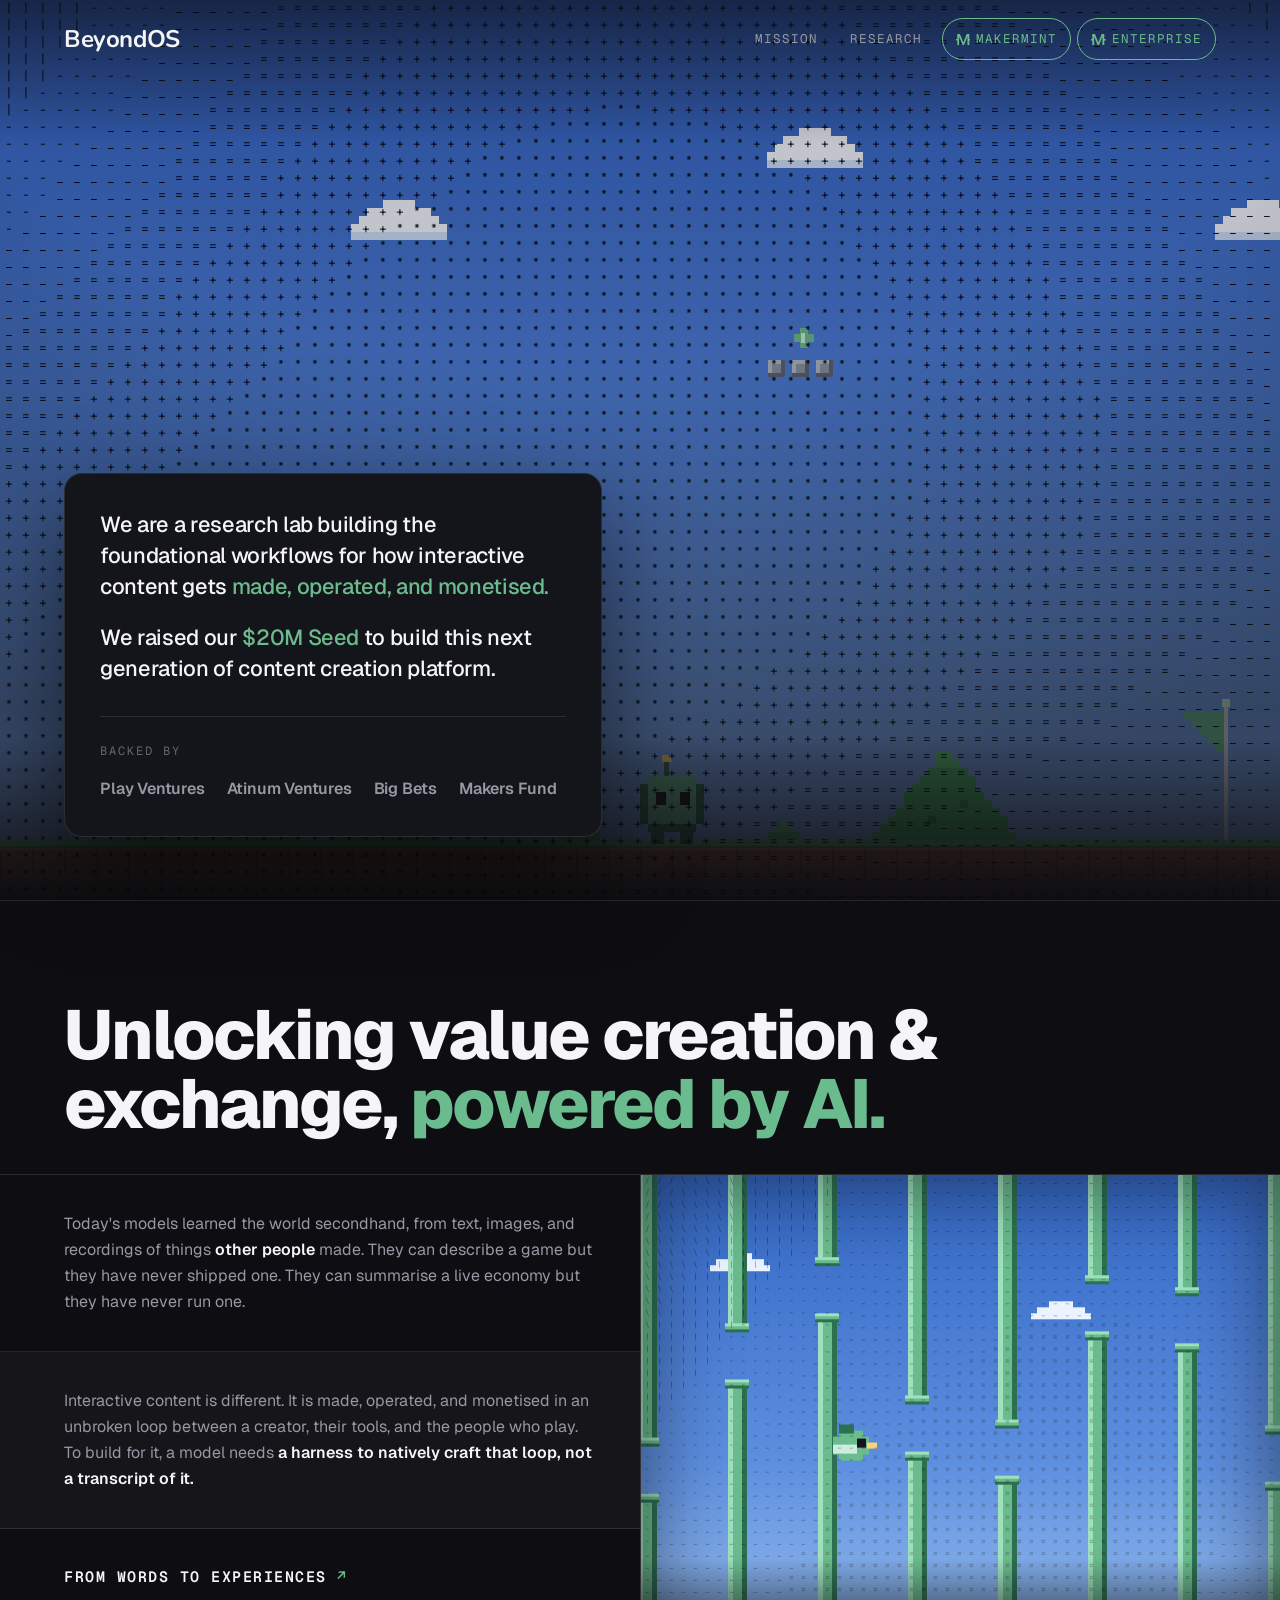
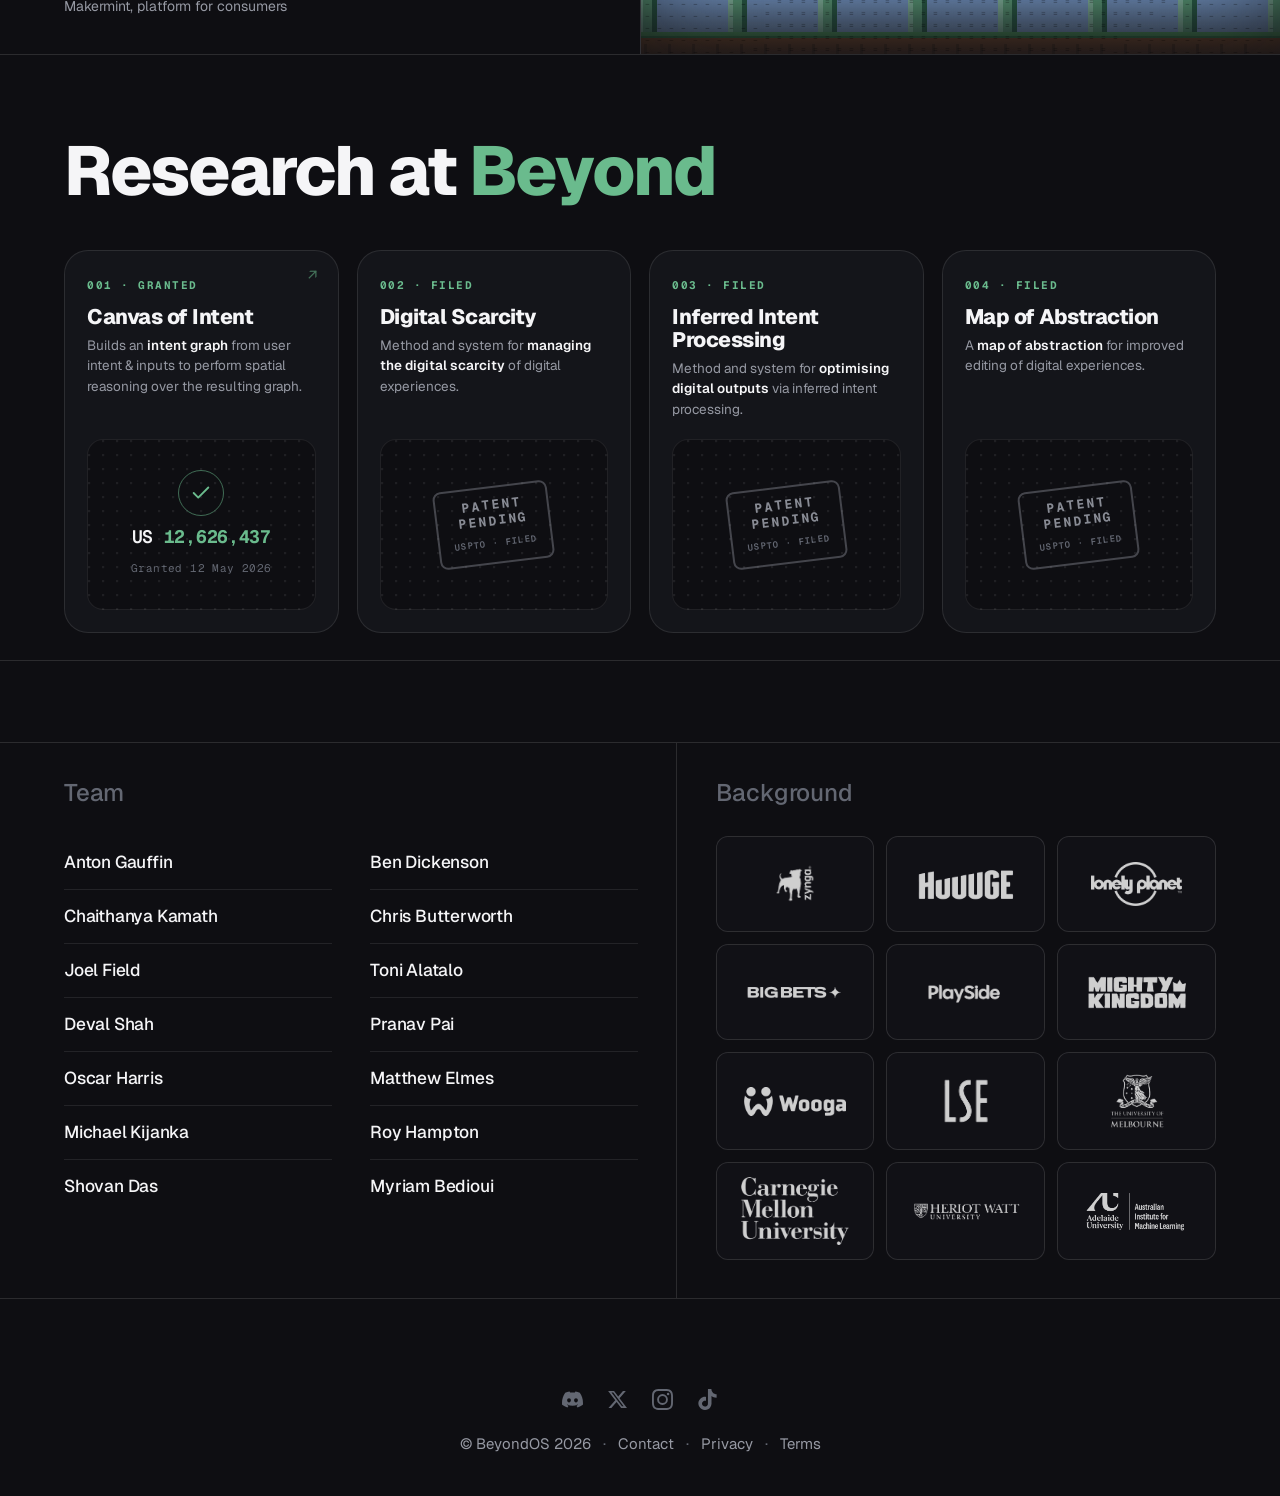
==== commit 9e9bccf0: "Patents section -> 'Research at Beyond'; remove filings subtitle Co-Authored-By: Claude Opus 4.8 (1M" ====
--- a/index.html
+++ b/index.html
@@ -108,7 +108,7 @@
     <!-- ───── PATENTS ───── -->
     <section class="patents-sec" id="patents">
       <div class="patents-head">
-        <h2 class="patents-title">Beyond <span class="mint">patents.</span></h2>
+        <h2 class="patents-title">Research at <span class="mint">Beyond</span></h2>
       </div>
       <div class="patents-list">
         <div class="pcards">
@@ -164,7 +164,6 @@
           <button aria-label="Patent 4"></button>
         </div>
       </div>
-      <p class="patents-count">04 filings · 1 granted</p>
     </section>
 
     <!-- ───── TEAM ───── -->
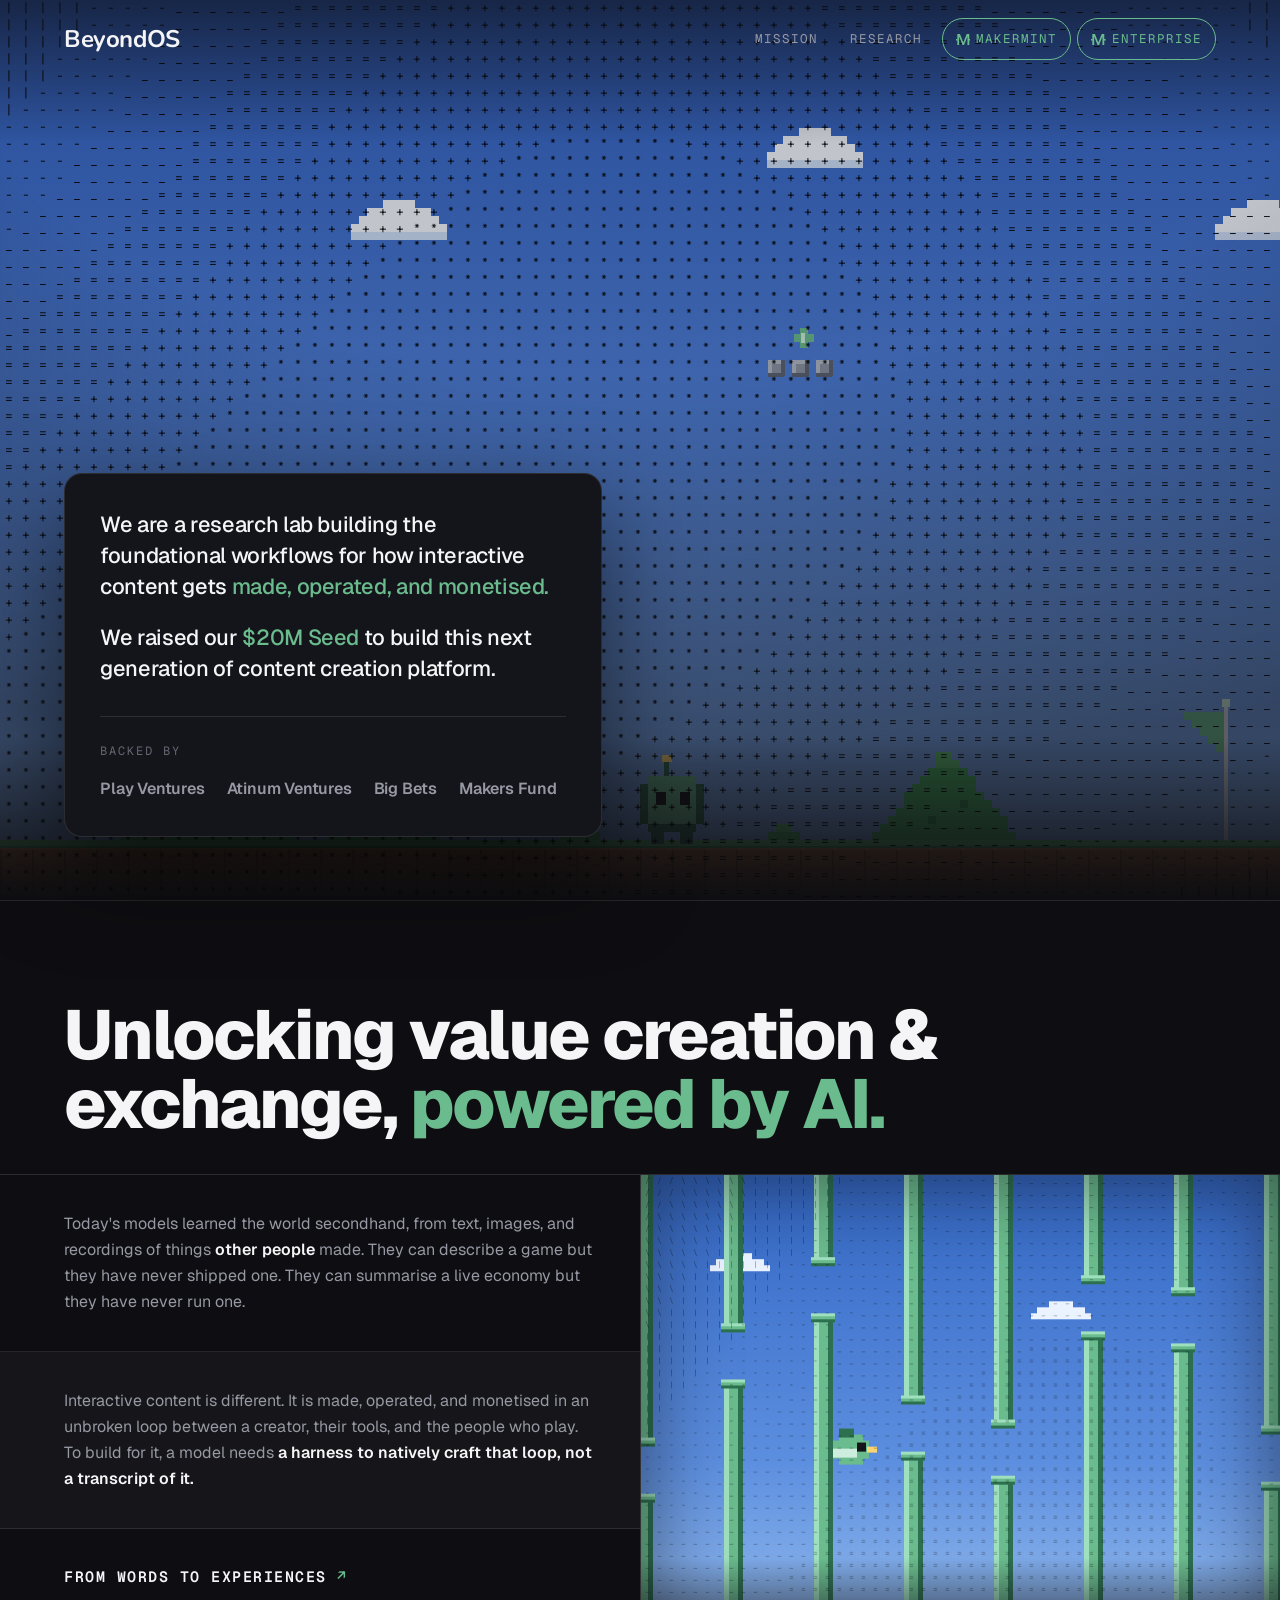
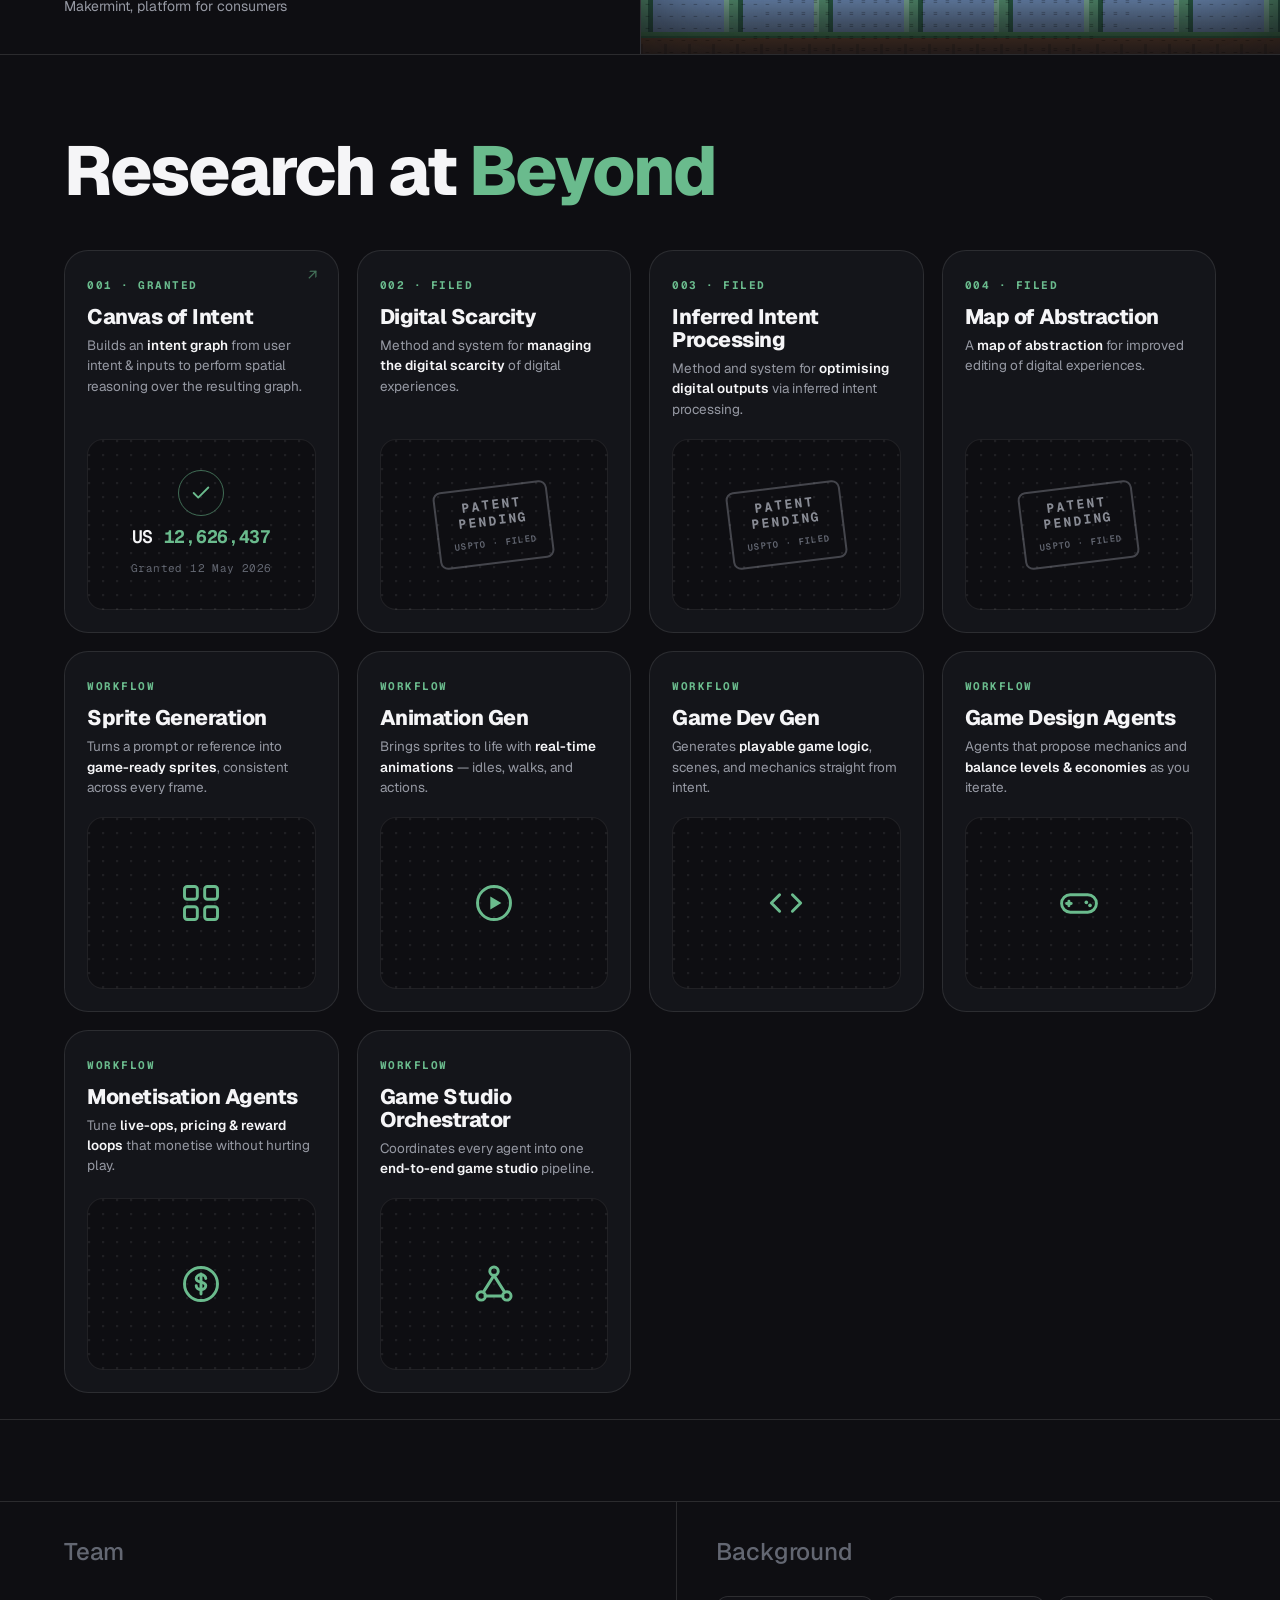
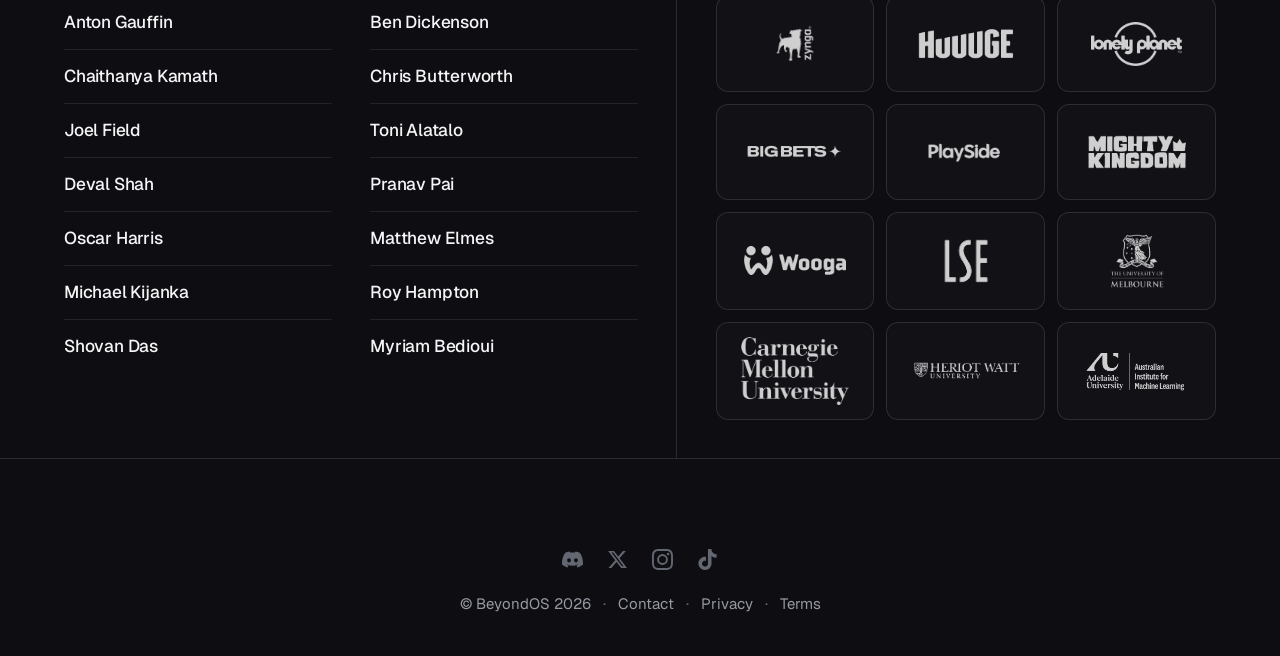
==== commit 1d9b086c: "Research: add 6 Makermint capability cards (workflows) Sprite Generation, Animation Gen, Game Dev Ge" ====
--- a/index.html
+++ b/index.html
@@ -156,12 +156,72 @@
             </div>
           </article>
 
-        </div>
-        <div class="pdots" role="tablist" aria-label="Patents">
-          <button class="on" aria-label="Patent 1"></button>
-          <button aria-label="Patent 2"></button>
-          <button aria-label="Patent 3"></button>
-          <button aria-label="Patent 4"></button>
+          <article class="pcard pcard--cap">
+            <div class="pcard__step">Workflow</div>
+            <h3 class="pcard__title">Sprite Generation</h3>
+            <p class="pcard__desc">Turns a prompt or reference into <span class="em">game-ready sprites</span>, consistent across every frame.</p>
+            <div class="pcard__stage">
+              <span class="pcard__icon" aria-hidden="true"><svg viewBox="0 0 24 24"><rect x="3" y="3" width="7" height="7" rx="1.5"/><rect x="14" y="3" width="7" height="7" rx="1.5"/><rect x="3" y="14" width="7" height="7" rx="1.5"/><rect x="14" y="14" width="7" height="7" rx="1.5"/></svg></span>
+            </div>
+          </article>
+
+          <article class="pcard pcard--cap">
+            <div class="pcard__step">Workflow</div>
+            <h3 class="pcard__title">Animation Gen</h3>
+            <p class="pcard__desc">Brings sprites to life with <span class="em">real-time animations</span> — idles, walks, and actions.</p>
+            <div class="pcard__stage">
+              <span class="pcard__icon" aria-hidden="true"><svg viewBox="0 0 24 24"><circle cx="12" cy="12" r="9"/><path d="M10 8.4l6 3.6-6 3.6z" fill="currentColor" stroke="none"/></svg></span>
+            </div>
+          </article>
+
+          <article class="pcard pcard--cap">
+            <div class="pcard__step">Workflow</div>
+            <h3 class="pcard__title">Game Dev Gen</h3>
+            <p class="pcard__desc">Generates <span class="em">playable game logic</span>, scenes, and mechanics straight from intent.</p>
+            <div class="pcard__stage">
+              <span class="pcard__icon" aria-hidden="true"><svg viewBox="0 0 24 24"><path d="M8.5 7.5l-4.5 4.5 4.5 4.5"/><path d="M15.5 7.5l4.5 4.5-4.5 4.5"/></svg></span>
+            </div>
+          </article>
+
+          <article class="pcard pcard--cap">
+            <div class="pcard__step">Workflow</div>
+            <h3 class="pcard__title">Game Design Agents</h3>
+            <p class="pcard__desc">Agents that propose mechanics and <span class="em">balance levels &amp; economies</span> as you iterate.</p>
+            <div class="pcard__stage">
+              <span class="pcard__icon" aria-hidden="true"><svg viewBox="0 0 24 24"><rect x="2.5" y="7.5" width="19" height="9.5" rx="4.75"/><path d="M6.5 11v2.5M5.25 12.25h2.5"/><circle cx="16" cy="11.7" r="1" fill="currentColor" stroke="none"/><circle cx="18" cy="13.3" r="1" fill="currentColor" stroke="none"/></svg></span>
+            </div>
+          </article>
+
+          <article class="pcard pcard--cap">
+            <div class="pcard__step">Workflow</div>
+            <h3 class="pcard__title">Monetisation Agents</h3>
+            <p class="pcard__desc">Tune <span class="em">live-ops, pricing &amp; reward loops</span> that monetise without hurting play.</p>
+            <div class="pcard__stage">
+              <span class="pcard__icon" aria-hidden="true"><svg viewBox="0 0 24 24"><circle cx="12" cy="12" r="9"/><path d="M12 6.5v11"/><path d="M14.6 9c0-1.2-1.2-2-2.6-2s-2.6.8-2.6 2 1.2 1.7 2.6 2 2.6.8 2.6 2-1.2 2-2.6 2-2.6-.8-2.6-2"/></svg></span>
+            </div>
+          </article>
+
+          <article class="pcard pcard--cap">
+            <div class="pcard__step">Workflow</div>
+            <h3 class="pcard__title">Game Studio Orchestrator</h3>
+            <p class="pcard__desc">Coordinates every agent into one <span class="em">end-to-end game studio</span> pipeline.</p>
+            <div class="pcard__stage">
+              <span class="pcard__icon" aria-hidden="true"><svg viewBox="0 0 24 24"><circle cx="12" cy="5" r="2.3"/><circle cx="5" cy="18.5" r="2.3"/><circle cx="19" cy="18.5" r="2.3"/><path d="M12 7.3L6.3 16.3M12 7.3l5.7 9M7.1 18.5h9.8"/></svg></span>
+            </div>
+          </article>
+
+        </div>
+        <div class="pdots" role="tablist" aria-label="Research cards">
+          <button class="on" aria-label="Card 1"></button>
+          <button aria-label="Card 2"></button>
+          <button aria-label="Card 3"></button>
+          <button aria-label="Card 4"></button>
+          <button aria-label="Card 5"></button>
+          <button aria-label="Card 6"></button>
+          <button aria-label="Card 7"></button>
+          <button aria-label="Card 8"></button>
+          <button aria-label="Card 9"></button>
+          <button aria-label="Card 10"></button>
         </div>
       </div>
     </section>
--- a/css/lab.css
+++ b/css/lab.css
@@ -363,6 +363,11 @@
           border: 2px solid rgb(var(--muted) / .4); border-radius: 8px; padding: 9px 14px;
           transform: rotate(-7deg); text-align: center; line-height: 1.25; }
 .pstamp small { display: block; font-size: 9px; letter-spacing: 1.4px; color: rgb(var(--faint)); font-weight: 600; margin-top: 3px; }
+
+/* capability cards — workflow icon in the stage */
+.pcard__icon { display: inline-flex; }
+.pcard__icon svg { width: 44px; height: 44px; color: rgb(var(--accent)); stroke: currentColor; fill: none;
+  stroke-width: 1.6; stroke-linecap: round; stroke-linejoin: round; }
 
 /* progress dots — only visible in carousel mode */
 .pdots { display: none; justify-content: center; gap: 7px; margin-top: 22px; }
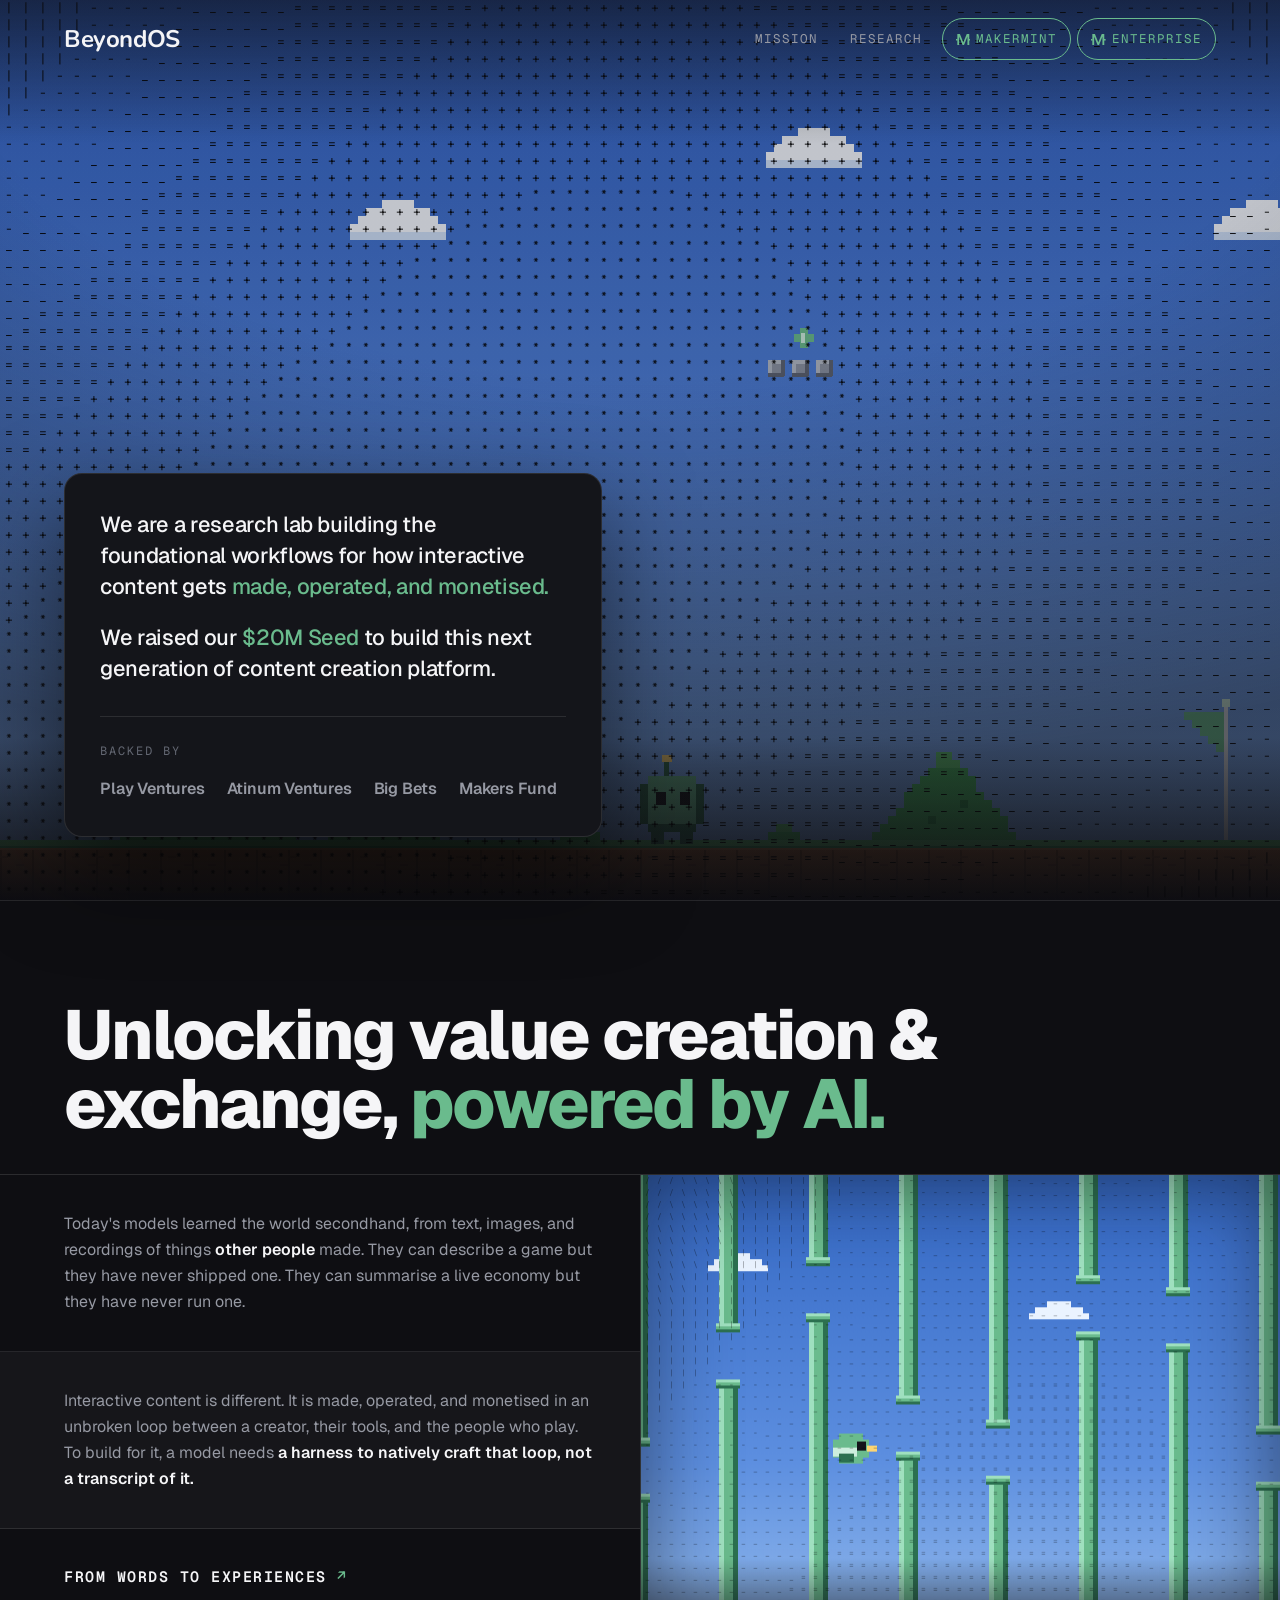
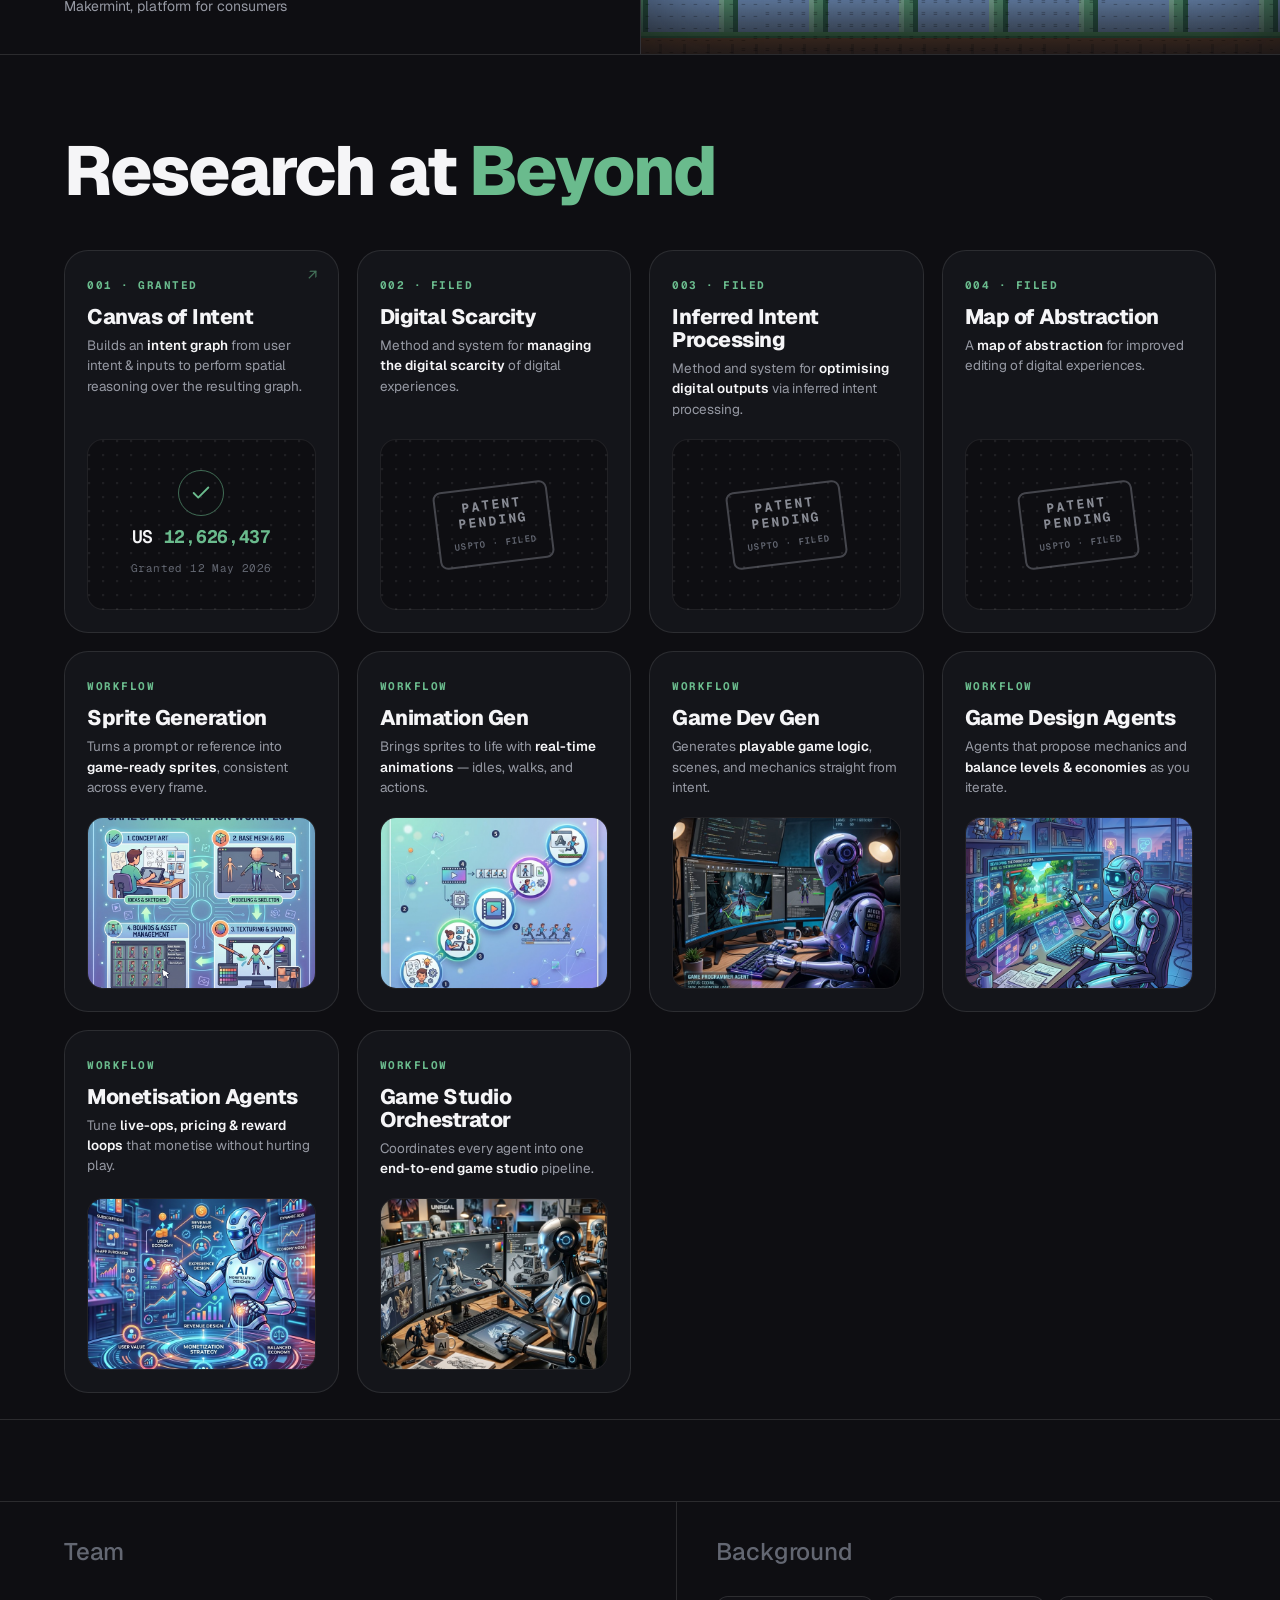
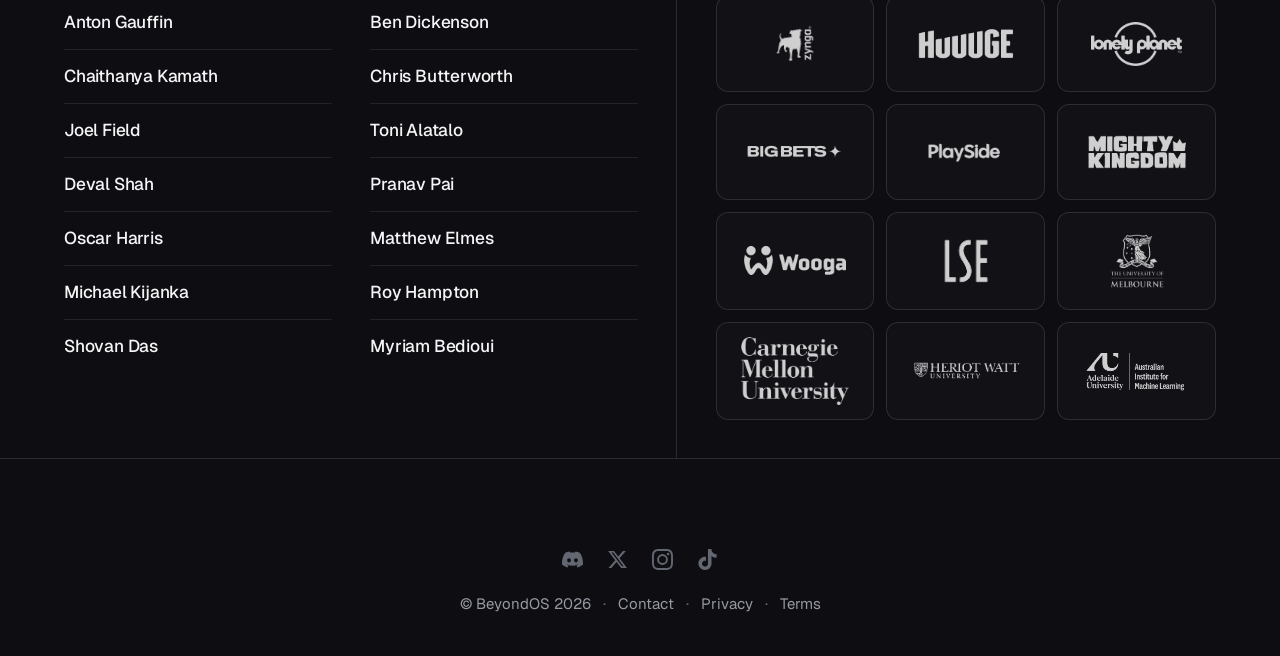
==== commit 646ad585: "Research cards: replace line-icons with workflow/agent images Co-Authored-By: Claude Opus 4.8 (1M co" ====
--- a/index.html
+++ b/index.html
@@ -161,7 +161,7 @@
             <h3 class="pcard__title">Sprite Generation</h3>
             <p class="pcard__desc">Turns a prompt or reference into <span class="em">game-ready sprites</span>, consistent across every frame.</p>
             <div class="pcard__stage">
-              <span class="pcard__icon" aria-hidden="true"><svg viewBox="0 0 24 24"><rect x="3" y="3" width="7" height="7" rx="1.5"/><rect x="14" y="3" width="7" height="7" rx="1.5"/><rect x="3" y="14" width="7" height="7" rx="1.5"/><rect x="14" y="14" width="7" height="7" rx="1.5"/></svg></span>
+              <img class="pcard__img" src="assets/cards/sprite-generation.jpg" alt="Sprite generation workflow" loading="lazy" />
             </div>
           </article>
 
@@ -170,7 +170,7 @@
             <h3 class="pcard__title">Animation Gen</h3>
             <p class="pcard__desc">Brings sprites to life with <span class="em">real-time animations</span> — idles, walks, and actions.</p>
             <div class="pcard__stage">
-              <span class="pcard__icon" aria-hidden="true"><svg viewBox="0 0 24 24"><circle cx="12" cy="12" r="9"/><path d="M10 8.4l6 3.6-6 3.6z" fill="currentColor" stroke="none"/></svg></span>
+              <img class="pcard__img" src="assets/cards/animation-gen.jpg" alt="Animation generation workflow" loading="lazy" />
             </div>
           </article>
 
@@ -179,7 +179,7 @@
             <h3 class="pcard__title">Game Dev Gen</h3>
             <p class="pcard__desc">Generates <span class="em">playable game logic</span>, scenes, and mechanics straight from intent.</p>
             <div class="pcard__stage">
-              <span class="pcard__icon" aria-hidden="true"><svg viewBox="0 0 24 24"><path d="M8.5 7.5l-4.5 4.5 4.5 4.5"/><path d="M15.5 7.5l4.5 4.5-4.5 4.5"/></svg></span>
+              <img class="pcard__img" src="assets/cards/game-dev-gen.jpg" alt="Game developer agent" loading="lazy" />
             </div>
           </article>
 
@@ -188,7 +188,7 @@
             <h3 class="pcard__title">Game Design Agents</h3>
             <p class="pcard__desc">Agents that propose mechanics and <span class="em">balance levels &amp; economies</span> as you iterate.</p>
             <div class="pcard__stage">
-              <span class="pcard__icon" aria-hidden="true"><svg viewBox="0 0 24 24"><rect x="2.5" y="7.5" width="19" height="9.5" rx="4.75"/><path d="M6.5 11v2.5M5.25 12.25h2.5"/><circle cx="16" cy="11.7" r="1" fill="currentColor" stroke="none"/><circle cx="18" cy="13.3" r="1" fill="currentColor" stroke="none"/></svg></span>
+              <img class="pcard__img" src="assets/cards/game-design-agents.jpg" alt="Game design agent" loading="lazy" />
             </div>
           </article>
 
@@ -197,7 +197,7 @@
             <h3 class="pcard__title">Monetisation Agents</h3>
             <p class="pcard__desc">Tune <span class="em">live-ops, pricing &amp; reward loops</span> that monetise without hurting play.</p>
             <div class="pcard__stage">
-              <span class="pcard__icon" aria-hidden="true"><svg viewBox="0 0 24 24"><circle cx="12" cy="12" r="9"/><path d="M12 6.5v11"/><path d="M14.6 9c0-1.2-1.2-2-2.6-2s-2.6.8-2.6 2 1.2 1.7 2.6 2 2.6.8 2.6 2-1.2 2-2.6 2-2.6-.8-2.6-2"/></svg></span>
+              <img class="pcard__img" src="assets/cards/monetisation-agents.jpg" alt="Monetisation agent" loading="lazy" />
             </div>
           </article>
 
@@ -206,7 +206,7 @@
             <h3 class="pcard__title">Game Studio Orchestrator</h3>
             <p class="pcard__desc">Coordinates every agent into one <span class="em">end-to-end game studio</span> pipeline.</p>
             <div class="pcard__stage">
-              <span class="pcard__icon" aria-hidden="true"><svg viewBox="0 0 24 24"><circle cx="12" cy="5" r="2.3"/><circle cx="5" cy="18.5" r="2.3"/><circle cx="19" cy="18.5" r="2.3"/><path d="M12 7.3L6.3 16.3M12 7.3l5.7 9M7.1 18.5h9.8"/></svg></span>
+              <img class="pcard__img" src="assets/cards/game-studio-orchestrator.jpg" alt="Game studio orchestrator" loading="lazy" />
             </div>
           </article>
 
--- a/css/lab.css
+++ b/css/lab.css
@@ -364,10 +364,9 @@
           transform: rotate(-7deg); text-align: center; line-height: 1.25; }
 .pstamp small { display: block; font-size: 9px; letter-spacing: 1.4px; color: rgb(var(--faint)); font-weight: 600; margin-top: 3px; }
 
-/* capability cards — workflow icon in the stage */
-.pcard__icon { display: inline-flex; }
-.pcard__icon svg { width: 44px; height: 44px; color: rgb(var(--accent)); stroke: currentColor; fill: none;
-  stroke-width: 1.6; stroke-linecap: round; stroke-linejoin: round; }
+/* capability cards — image fills the stage */
+.pcard--cap .pcard__stage { padding: 0; }
+.pcard__img { position: absolute; inset: 0; width: 100%; height: 100%; object-fit: cover; display: block; }
 
 /* progress dots — only visible in carousel mode */
 .pdots { display: none; justify-content: center; gap: 7px; margin-top: 22px; }
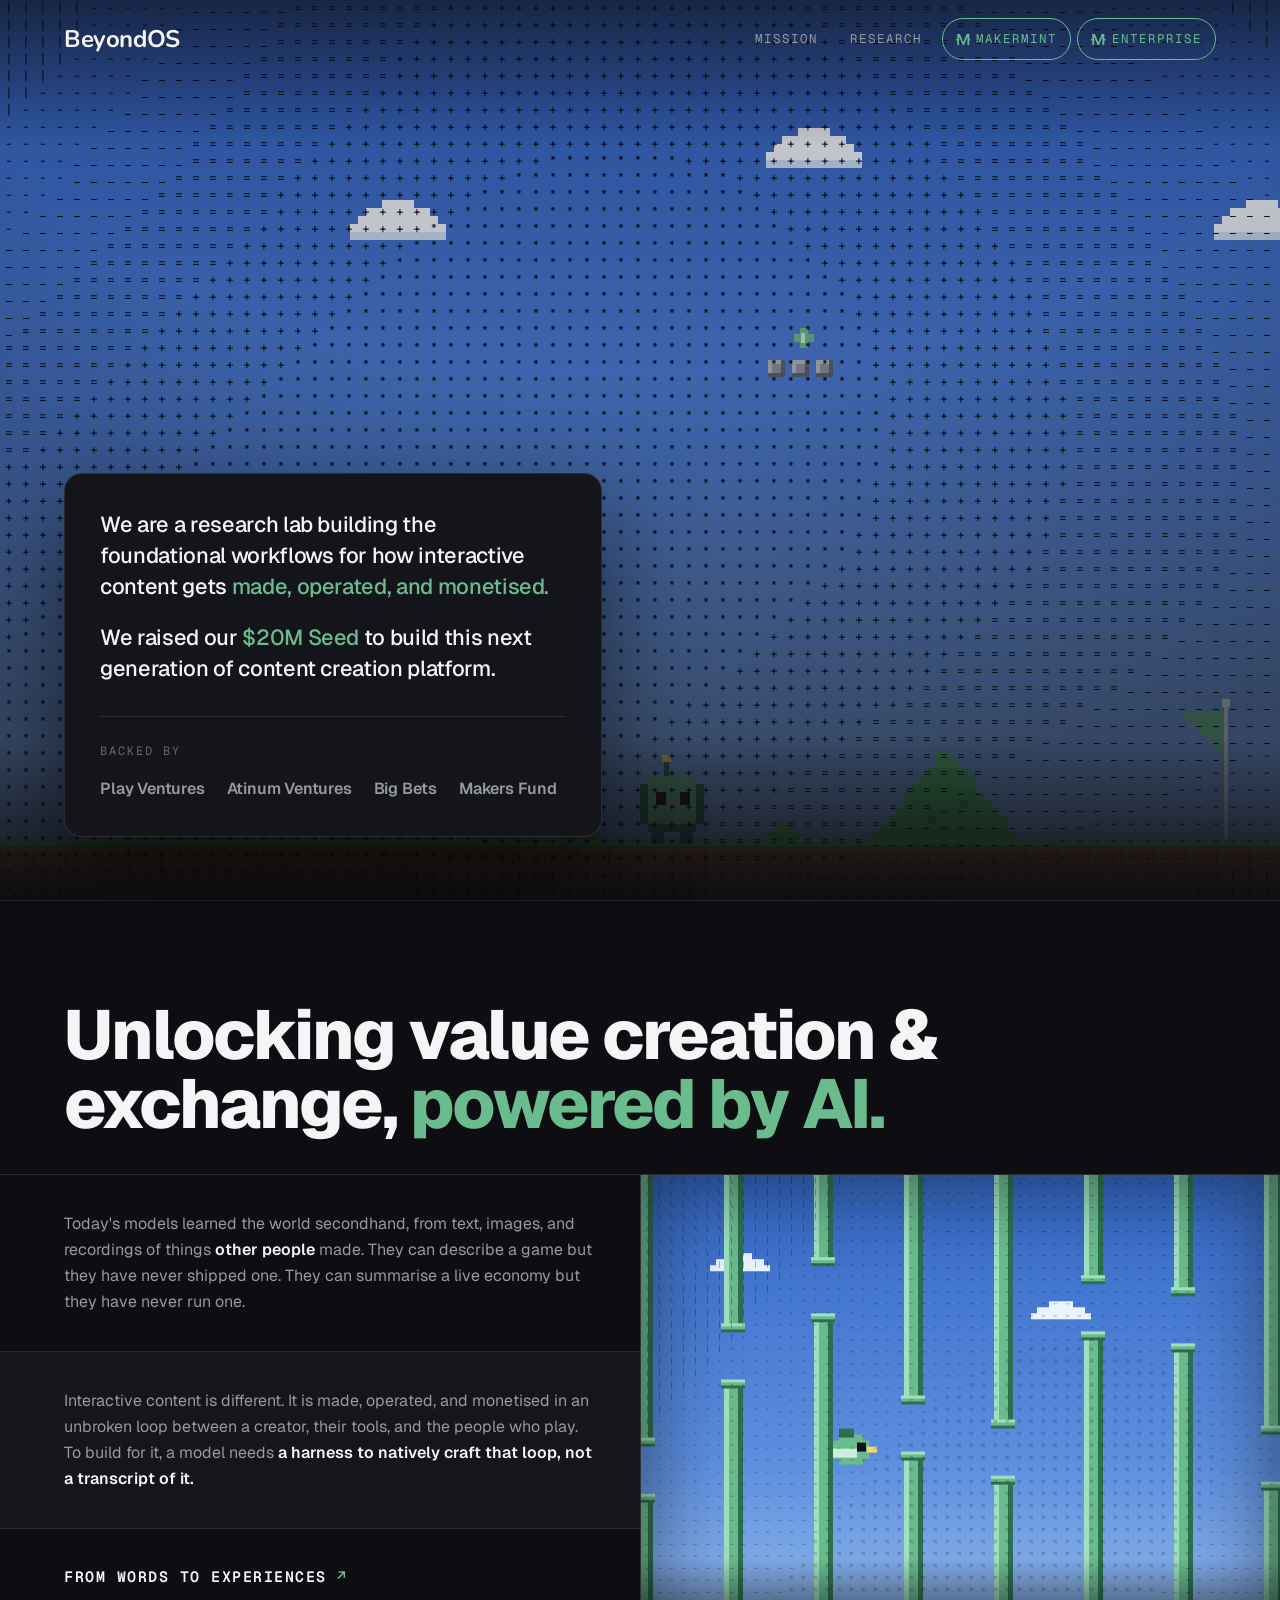
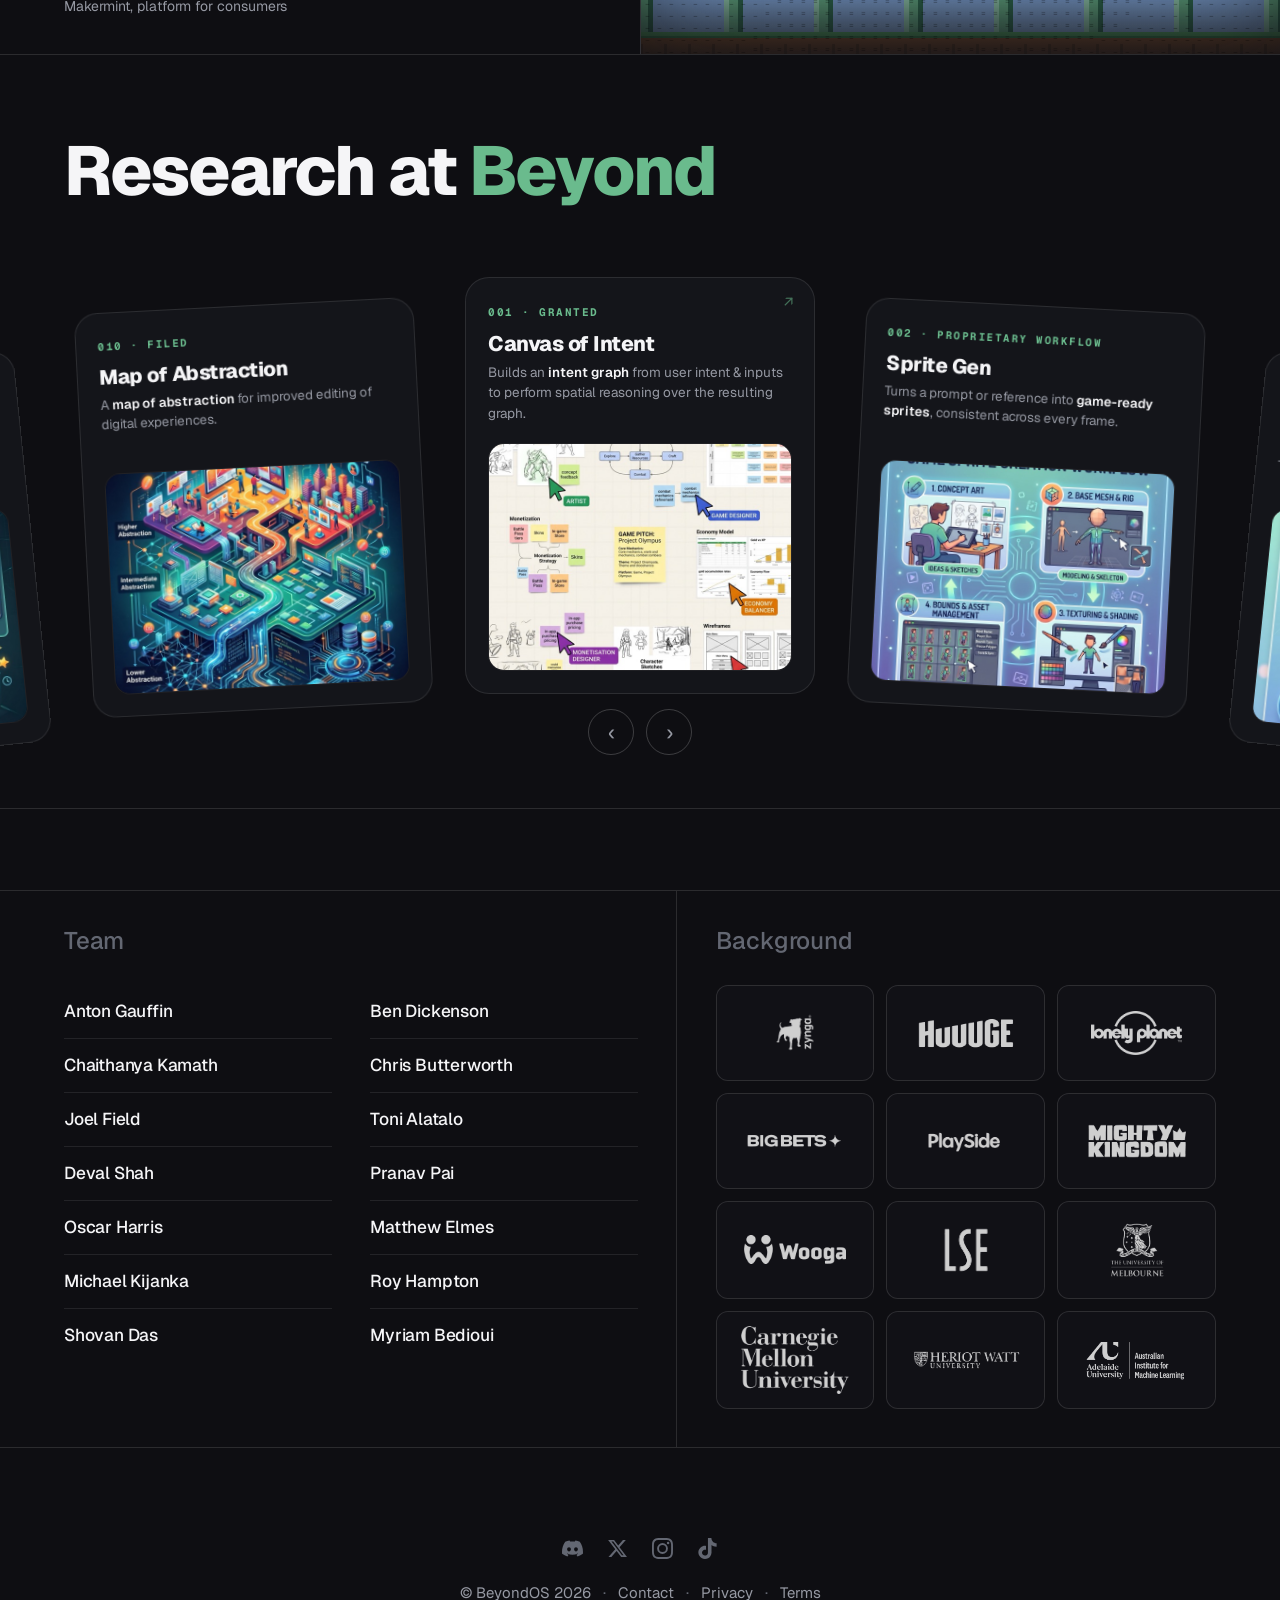
==== commit cbb9ae91: "Research section: patent images, serial labels, arched infinite carousel - All cards use images (4 p" ====
--- a/index.html
+++ b/index.html
@@ -119,109 +119,95 @@
             <h3 class="pcard__title">Canvas of Intent</h3>
             <p class="pcard__desc">Builds an <span class="em">intent graph</span> from user intent &amp; inputs to perform spatial reasoning over the resulting graph.</p>
             <div class="pcard__stage">
-              <div class="pplate">
-                <div class="pplate__seal">
-                  <svg viewBox="0 0 24 24" fill="none" stroke="currentColor" stroke-width="2" stroke-linecap="round" stroke-linejoin="round"><path d="M20 6 9 17l-5-5"></path></svg>
-                </div>
-                <div class="pplate__no">US <b>12,626,437</b></div>
-                <div class="pplate__date">Granted 12 May 2026</div>
-              </div>
+              <img class="pcard__img" src="assets/cards/canvas-of-intent.jpg" alt="Canvas of Intent" loading="lazy" />
             </div>
           </a>
 
           <article class="pcard">
-            <div class="pcard__step">002 · Filed</div>
+            <div class="pcard__step">002 · Proprietary Workflow</div>
+            <h3 class="pcard__title">Sprite Gen</h3>
+            <p class="pcard__desc">Turns a prompt or reference into <span class="em">game-ready sprites</span>, consistent across every frame.</p>
+            <div class="pcard__stage">
+              <img class="pcard__img" src="assets/cards/sprite-generation.jpg" alt="Sprite generation workflow" loading="lazy" />
+            </div>
+          </article>
+
+          <article class="pcard">
+            <div class="pcard__step">003 · Proprietary Workflow</div>
+            <h3 class="pcard__title">Animation Gen</h3>
+            <p class="pcard__desc">Brings sprites to life with <span class="em">real-time animations</span> — idles, walks, and actions.</p>
+            <div class="pcard__stage">
+              <img class="pcard__img" src="assets/cards/animation-gen.jpg" alt="Animation generation workflow" loading="lazy" />
+            </div>
+          </article>
+
+          <article class="pcard">
+            <div class="pcard__step">004 · Proprietary Workflow</div>
+            <h3 class="pcard__title">Game Dev Gen</h3>
+            <p class="pcard__desc">Generates <span class="em">playable game logic</span>, scenes, and mechanics straight from intent.</p>
+            <div class="pcard__stage">
+              <img class="pcard__img" src="assets/cards/game-dev-gen.jpg" alt="Game developer agent" loading="lazy" />
+            </div>
+          </article>
+
+          <article class="pcard">
+            <div class="pcard__step">005 · Distilled Skill</div>
+            <h3 class="pcard__title">Game Design Agents</h3>
+            <p class="pcard__desc">Agents that propose mechanics and <span class="em">balance levels &amp; economies</span> as you iterate.</p>
+            <div class="pcard__stage">
+              <img class="pcard__img" src="assets/cards/game-design-agents.jpg" alt="Game design agent" loading="lazy" />
+            </div>
+          </article>
+
+          <article class="pcard">
+            <div class="pcard__step">006 · Distilled Skill</div>
+            <h3 class="pcard__title">Monetisation Agents</h3>
+            <p class="pcard__desc">Tune <span class="em">live-ops, pricing &amp; reward loops</span> that monetise without hurting play.</p>
+            <div class="pcard__stage">
+              <img class="pcard__img" src="assets/cards/monetisation-agents.jpg" alt="Monetisation agent" loading="lazy" />
+            </div>
+          </article>
+
+          <article class="pcard">
+            <div class="pcard__step">007 · Distilled Skill</div>
+            <h3 class="pcard__title">Game Studio Orchestrator</h3>
+            <p class="pcard__desc">Coordinates every agent into one <span class="em">end-to-end game studio</span> pipeline.</p>
+            <div class="pcard__stage">
+              <img class="pcard__img" src="assets/cards/game-studio-orchestrator.jpg" alt="Game studio orchestrator" loading="lazy" />
+            </div>
+          </article>
+
+          <article class="pcard">
+            <div class="pcard__step">008 · Filed</div>
             <h3 class="pcard__title">Digital Scarcity</h3>
             <p class="pcard__desc">Method and system for <span class="em">managing the digital scarcity</span> of digital experiences.</p>
             <div class="pcard__stage">
-              <div class="pstamp">Patent<br>Pending<small>USPTO · Filed</small></div>
-            </div>
-          </article>
-
-          <article class="pcard">
-            <div class="pcard__step">003 · Filed</div>
+              <img class="pcard__img" src="assets/cards/digital-scarcity.jpg" alt="Digital Scarcity" loading="lazy" />
+            </div>
+          </article>
+
+          <article class="pcard">
+            <div class="pcard__step">009 · Filed</div>
             <h3 class="pcard__title">Inferred Intent Processing</h3>
             <p class="pcard__desc">Method and system for <span class="em">optimising digital outputs</span> via inferred intent processing.</p>
             <div class="pcard__stage">
-              <div class="pstamp">Patent<br>Pending<small>USPTO · Filed</small></div>
-            </div>
-          </article>
-
-          <article class="pcard">
-            <div class="pcard__step">004 · Filed</div>
+              <img class="pcard__img" src="assets/cards/inferred-intent-processing.jpg" alt="Inferred Intent Processing" loading="lazy" />
+            </div>
+          </article>
+
+          <article class="pcard">
+            <div class="pcard__step">010 · Filed</div>
             <h3 class="pcard__title">Map of Abstraction</h3>
             <p class="pcard__desc">A <span class="em">map of abstraction</span> for improved editing of digital experiences.</p>
             <div class="pcard__stage">
-              <div class="pstamp">Patent<br>Pending<small>USPTO · Filed</small></div>
-            </div>
-          </article>
-
-          <article class="pcard pcard--cap">
-            <div class="pcard__step">Workflow</div>
-            <h3 class="pcard__title">Sprite Generation</h3>
-            <p class="pcard__desc">Turns a prompt or reference into <span class="em">game-ready sprites</span>, consistent across every frame.</p>
-            <div class="pcard__stage">
-              <img class="pcard__img" src="assets/cards/sprite-generation.jpg" alt="Sprite generation workflow" loading="lazy" />
-            </div>
-          </article>
-
-          <article class="pcard pcard--cap">
-            <div class="pcard__step">Workflow</div>
-            <h3 class="pcard__title">Animation Gen</h3>
-            <p class="pcard__desc">Brings sprites to life with <span class="em">real-time animations</span> — idles, walks, and actions.</p>
-            <div class="pcard__stage">
-              <img class="pcard__img" src="assets/cards/animation-gen.jpg" alt="Animation generation workflow" loading="lazy" />
-            </div>
-          </article>
-
-          <article class="pcard pcard--cap">
-            <div class="pcard__step">Workflow</div>
-            <h3 class="pcard__title">Game Dev Gen</h3>
-            <p class="pcard__desc">Generates <span class="em">playable game logic</span>, scenes, and mechanics straight from intent.</p>
-            <div class="pcard__stage">
-              <img class="pcard__img" src="assets/cards/game-dev-gen.jpg" alt="Game developer agent" loading="lazy" />
-            </div>
-          </article>
-
-          <article class="pcard pcard--cap">
-            <div class="pcard__step">Workflow</div>
-            <h3 class="pcard__title">Game Design Agents</h3>
-            <p class="pcard__desc">Agents that propose mechanics and <span class="em">balance levels &amp; economies</span> as you iterate.</p>
-            <div class="pcard__stage">
-              <img class="pcard__img" src="assets/cards/game-design-agents.jpg" alt="Game design agent" loading="lazy" />
-            </div>
-          </article>
-
-          <article class="pcard pcard--cap">
-            <div class="pcard__step">Workflow</div>
-            <h3 class="pcard__title">Monetisation Agents</h3>
-            <p class="pcard__desc">Tune <span class="em">live-ops, pricing &amp; reward loops</span> that monetise without hurting play.</p>
-            <div class="pcard__stage">
-              <img class="pcard__img" src="assets/cards/monetisation-agents.jpg" alt="Monetisation agent" loading="lazy" />
-            </div>
-          </article>
-
-          <article class="pcard pcard--cap">
-            <div class="pcard__step">Workflow</div>
-            <h3 class="pcard__title">Game Studio Orchestrator</h3>
-            <p class="pcard__desc">Coordinates every agent into one <span class="em">end-to-end game studio</span> pipeline.</p>
-            <div class="pcard__stage">
-              <img class="pcard__img" src="assets/cards/game-studio-orchestrator.jpg" alt="Game studio orchestrator" loading="lazy" />
-            </div>
-          </article>
-
-        </div>
-        <div class="pdots" role="tablist" aria-label="Research cards">
-          <button class="on" aria-label="Card 1"></button>
-          <button aria-label="Card 2"></button>
-          <button aria-label="Card 3"></button>
-          <button aria-label="Card 4"></button>
-          <button aria-label="Card 5"></button>
-          <button aria-label="Card 6"></button>
-          <button aria-label="Card 7"></button>
-          <button aria-label="Card 8"></button>
-          <button aria-label="Card 9"></button>
-          <button aria-label="Card 10"></button>
+              <img class="pcard__img" src="assets/cards/map-of-abstraction.jpg" alt="Map of Abstraction" loading="lazy" />
+            </div>
+          </article>
+
+        </div>
+        <div class="pcards-nav">
+          <button class="pnav" data-dir="-1" aria-label="Previous cards">‹</button>
+          <button class="pnav" data-dir="1" aria-label="Next cards">›</button>
         </div>
       </div>
     </section>
--- a/css/lab.css
+++ b/css/lab.css
@@ -305,87 +305,62 @@
   }
 }
 
-/* ── patents section · adapted from the Makermint "stickers" card component ── */
-.patents-sec { padding-top: clamp(64px, 9vh, 110px); padding-bottom: clamp(18px, 3vh, 36px); border-top: 1px solid rgb(var(--hair) / .12); }
-.patents-head { max-width: none; margin: 0 0 clamp(30px, 5vh, 52px); padding-inline: var(--pad); }
+/* ── research cards · tilted horizontal carousel ── */
+.patents-sec { padding-top: clamp(64px, 9vh, 110px); padding-bottom: clamp(20px, 3.5vh, 44px); border-top: 1px solid rgb(var(--hair) / .12); }
+.patents-head { max-width: none; margin: 0 0 clamp(16px, 2.5vh, 28px); padding-inline: var(--pad); }
 .patents-title { margin: 0; font-weight: 800; letter-spacing: -2px; line-height: 1.0;
                  font-size: clamp(34px, 5.4vw, 78px); max-width: 19ch; text-wrap: balance; }
 .patents-title .mint { color: rgb(var(--accent)); }
-.patents-count { display: block; max-width: none; margin: clamp(22px, 4vh, 38px) 0 0; padding-inline: var(--pad);
-                 font-family: var(--font-mono); font-size: 12.5px; letter-spacing: 2px; text-transform: uppercase;
-                 color: rgb(var(--faint)); }
-
-.patents-list { max-width: none; margin: 0; padding-inline: var(--pad); container: pcards / inline-size; }
-.pcards { display: grid; grid-template-columns: repeat(4, 1fr); gap: 18px; }
-
-/* card — same skeleton as .mf-card, themed dark */
+
+.patents-list { max-width: none; margin: 0; position: relative; }
+.pcards {
+  display: flex; gap: clamp(16px, 2vw, 26px);
+  overflow-x: auto; overflow-y: hidden;
+  -webkit-overflow-scrolling: touch; scrollbar-width: none;
+  padding: 50px var(--pad) 83px;
+}
+.pcards::-webkit-scrollbar { display: none; }
+
 .pcard {
+  flex: 0 0 clamp(280px, 30vw, 350px); scroll-snap-align: center;
   background: rgb(var(--ink-2)); border: 1px solid rgb(var(--hair) / .1);
   border-radius: 24px; padding: 22px; display: flex; flex-direction: column;
-  transition: border-color .25s, transform .25s, background .25s;
-}
-.pcard:hover { border-color: rgb(var(--accent) / .4); transform: translateY(-3px); background: rgb(var(--ink-3)); }
+  transform-origin: 50% 100%; will-change: transform;     /* arch transform set by JS */
+  transition: border-color .25s, background .25s, box-shadow .3s;
+}
+.pcard:hover {
+  border-color: rgb(var(--accent) / .4); background: rgb(var(--ink-3));
+  box-shadow: 0 28px 56px rgb(0 0 0 / .45);
+}
+
 /* granted card links to the patent PDF */
 .pcard--link { position: relative; cursor: pointer; }
+.pcard--link, .pcard--link:hover, .pcard--link * { text-decoration: none; }
 .pcard__open { position: absolute; top: 18px; right: 20px; font-family: var(--font-mono);
-               font-size: 16px; line-height: 1; color: rgb(var(--accent) / .55);
+               font-size: 16px; line-height: 1; color: rgb(var(--accent) / .55); z-index: 2;
                transition: color .2s, transform .2s; }
 .pcard--link:hover .pcard__open { color: rgb(var(--accent)); transform: translate(2px, -2px); }
 .pcard__step { font-family: var(--font-mono); font-size: 11px; font-weight: 700; letter-spacing: 1.5px;
                text-transform: uppercase; color: rgb(var(--accent)); }
 .pcard__title { font-size: 21px; font-weight: 800; letter-spacing: -.5px; margin: 8px 0 7px; line-height: 1.1; }
-.pcard__desc { font-size: 13.5px; line-height: 1.5; color: rgb(var(--muted)); margin: 0 0 20px; }
+.pcard__desc { font-size: 13.5px; line-height: 1.5; color: rgb(var(--muted)); margin: 0 0 20px; min-height: 60px; }
 .pcard__desc .em { color: rgb(var(--paper)); font-weight: 600; }
 
-/* the patent "stage" — analog of .mf-stage sticker sheet */
-.pcard__stage {
-  margin-top: auto; aspect-ratio: 4 / 3; border-radius: 16px; position: relative; overflow: hidden;
-  display: grid; place-items: center; padding: 16px;
-  background:
-    radial-gradient(circle at 1px 1px, rgb(var(--hair) / .07) 1.5px, transparent 1.6px) 0 0 / 14px 14px,
-    rgb(var(--ink));
-  border: 1px solid rgb(var(--hair) / .08);
-}
-
-/* granted plate: big patent number */
-.pplate { display: flex; flex-direction: column; align-items: center; gap: 10px; text-align: center; }
-.pplate__no { font-family: var(--font-mono); font-weight: 600; letter-spacing: -.3px; line-height: 1;
-              font-size: 18px; white-space: nowrap; color: rgb(var(--paper)); }
-.pplate__no b { color: rgb(var(--accent)); }
-.pplate__date { font-family: var(--font-mono); font-size: 11px; letter-spacing: .4px; color: rgb(var(--faint)); }
-.pplate__seal { width: 46px; height: 46px; border-radius: 999px; display: grid; place-items: center;
-                border: 1.5px solid rgb(var(--accent) / .55); color: rgb(var(--accent)); margin-bottom: 2px; }
-.pplate__seal svg { width: 22px; height: 22px; }
-
-/* pending plate: stamp */
-.pstamp { font-family: var(--font-mono); font-weight: 700; letter-spacing: 2px; text-transform: uppercase;
-          font-size: 13px; color: rgb(var(--muted) / .9);
-          border: 2px solid rgb(var(--muted) / .4); border-radius: 8px; padding: 9px 14px;
-          transform: rotate(-7deg); text-align: center; line-height: 1.25; }
-.pstamp small { display: block; font-size: 9px; letter-spacing: 1.4px; color: rgb(var(--faint)); font-weight: 600; margin-top: 3px; }
-
-/* capability cards — image fills the stage */
-.pcard--cap .pcard__stage { padding: 0; }
+.pcard__stage { margin-top: auto; aspect-ratio: 4 / 3; border-radius: 16px; position: relative; overflow: hidden;
+  border: 1px solid rgb(var(--hair) / .08); background: rgb(var(--ink)); }
 .pcard__img { position: absolute; inset: 0; width: 100%; height: 100%; object-fit: cover; display: block; }
 
-/* progress dots — only visible in carousel mode */
-.pdots { display: none; justify-content: center; gap: 7px; margin-top: 22px; }
-.pdots button {
-  width: 7px; height: 7px; border-radius: 999px; padding: 0;
-  border: 0; cursor: pointer; background: rgb(var(--hair) / .22);
-  transition: width .25s, background .25s;
-}
-.pdots button.on { width: 22px; background: rgb(var(--accent)); }
-
-/* responsive — mirrors the component's container queries */
-@container pcards (max-width: 920px) { .pcards { grid-template-columns: repeat(2, 1fr); } }
-@container pcards (max-width: 560px) {
-  .pcards { display: flex; gap: 12px; overflow-x: auto; scroll-snap-type: x mandatory;
-            -webkit-overflow-scrolling: touch; scrollbar-width: none;
-            margin: 0 calc(-1 * var(--pad)); padding: 4px var(--pad) 8px; }
-  .pcards::-webkit-scrollbar { display: none; }
-  .pcard { flex: 0 0 78%; scroll-snap-align: center; padding: 16px; }
-  .pdots { display: flex; }
+/* carousel nav arrows */
+.pcards-nav { position: absolute; left: 50%; bottom: 22px; transform: translateX(-50%);
+  display: flex; gap: 12px; z-index: 120; }
+.pnav { width: 46px; height: 46px; border-radius: 999px; cursor: pointer; padding: 0;
+  display: grid; place-items: center; font-size: 22px; line-height: 1; font-family: var(--font-sans);
+  background: transparent; color: rgb(var(--muted));
+  border: 1px solid rgb(var(--hair) / .2); transition: color .2s, border-color .2s, background .2s; }
+.pnav:hover { color: rgb(var(--accent)); border-color: rgb(var(--accent) / .5); background: rgb(var(--accent) / .08); }
+
+@media (max-width: 760px) {
+  .pcard { flex-basis: 80%; }
 }
 
 /* ── team section · GI-style "Team | Background" split ── */
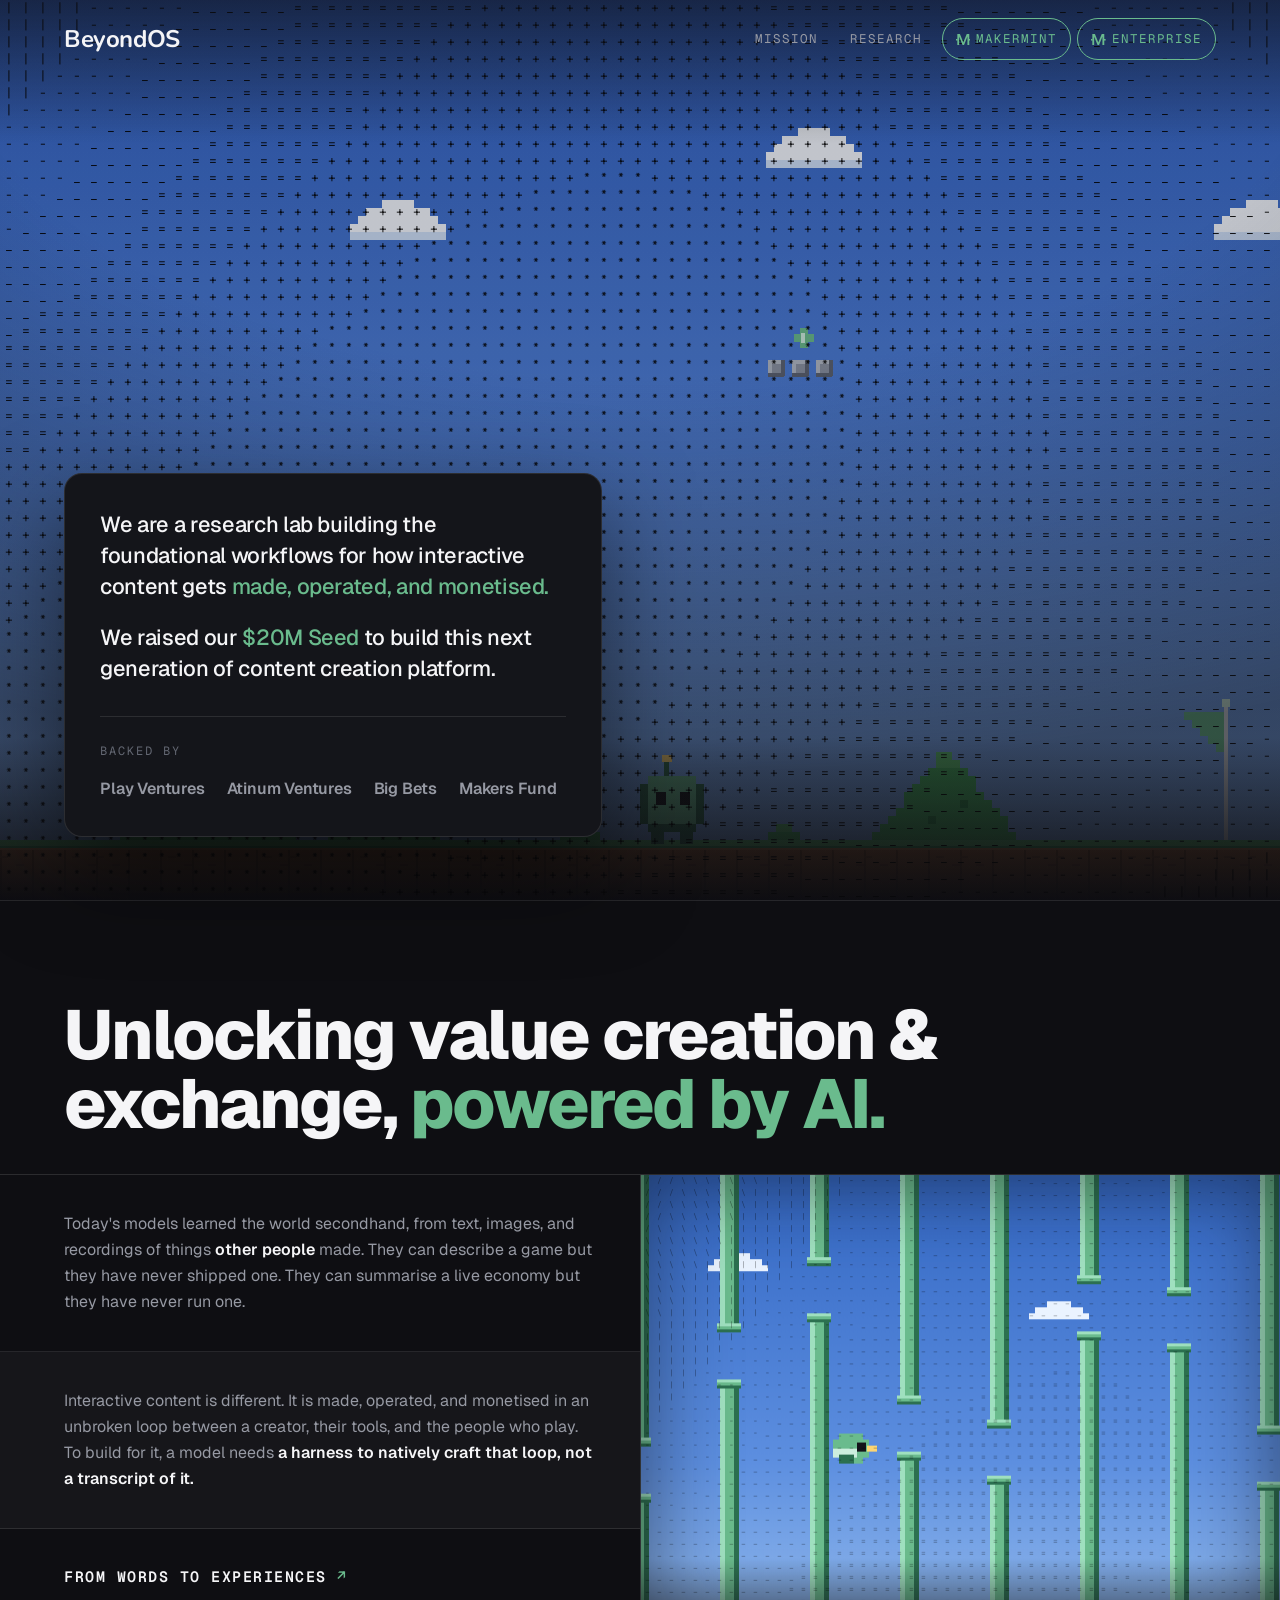
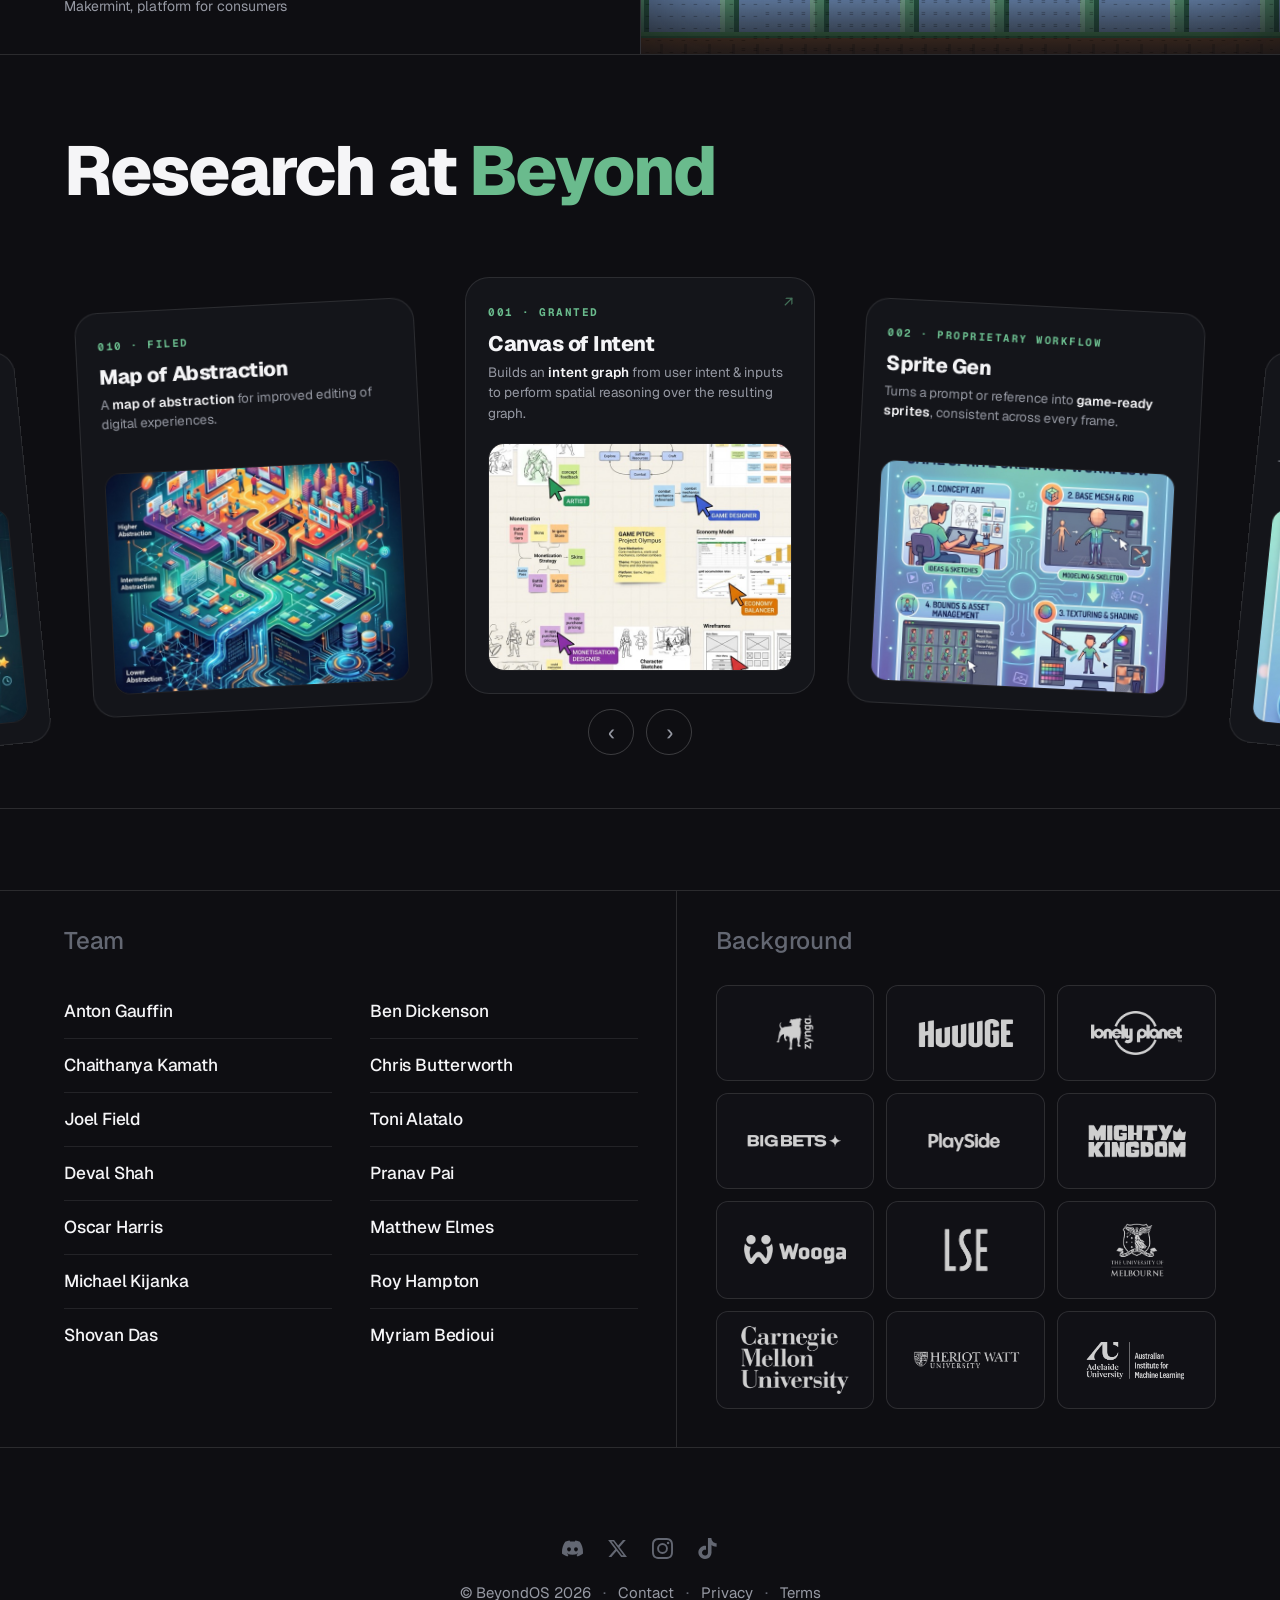
==== commit 30baf6a0: "Mobile header: wrap tabs to two rows (Mission/Research, then product tabs) Co-Authored-By: Claude Op" ====
--- a/index.html
+++ b/index.html
@@ -40,6 +40,7 @@
     <nav class="tabs" id="tabs">
       <a class="tab" href="#mission">Mission</a>
       <a class="tab" href="#patents">Research</a>
+      <span class="tabs-break" aria-hidden="true"></span>
       <a class="pill" href="https://www.makermint.com" target="_blank" rel="noopener">
         <svg class="mlogo" viewBox="0 0 145 109" aria-hidden="true"><path d="M13.1294 108.809V0H38.7988L64.159 61.244C66.2208 66.1146 67.8702 70.3115 69.1073 73.8348C70.3444 77.3582 71.2207 80.0525 71.7361 81.9178C72.2516 83.7831 72.5093 84.7158 72.5093 84.7158C72.5093 84.7158 72.767 83.7831 73.2825 81.9178C73.901 80.0525 74.8288 77.3582 76.0659 73.8348C77.4061 70.3115 79.0555 66.1146 81.0142 61.244L106.529 0H131.58V108.809H113.333V49.275C113.333 43.99 113.385 39.4822 113.488 35.7516C113.591 32.021 113.694 29.1712 113.797 27.2023C113.9 25.1297 113.952 24.0935 113.952 24.0935C113.952 24.0935 113.591 25.0779 112.869 27.0469C112.251 28.9122 111.271 31.6065 109.931 35.1298C108.591 38.5496 106.89 42.6947 104.828 47.5652L79.6225 108.809H65.0868L39.8813 47.7206C37.8195 42.7465 36.1185 38.5496 34.7783 35.1298C33.5412 31.7101 32.5619 29.0676 31.8403 27.2023C31.2217 25.2334 30.9124 24.2489 30.9124 24.2489C30.9124 24.2489 30.964 25.2852 31.0671 27.3578C31.1702 29.3267 31.2217 32.1764 31.2217 35.907C31.3248 39.6376 31.3763 44.1455 31.3763 49.4305V108.809H13.1294Z" fill="currentColor"></path><path d="M0 49.3066H15.7049V65.0115H0V49.3066Z" fill="currentColor"></path><path d="M127.52 49.3066H144.969V65.0115H127.52V49.3066Z" fill="currentColor"></path></svg>
         Makermint
--- a/css/lab.css
+++ b/css/lab.css
@@ -133,6 +133,7 @@
 @media (max-width: 860px) { nav.links a:not(.btn) { display: none; } }
 /* top tabs */
 .tabs { display: flex; gap: 4px; }
+.tabs-break { display: none; }
 .tab {
   font-family: var(--font-mono); font-size: 12.5px; letter-spacing: 1px; text-transform: uppercase;
   color: rgb(var(--muted)); padding: 9px 14px; border-radius: 999px; position: relative;
@@ -171,12 +172,17 @@
 .toast .dot { width: 7px; height: 7px; border-radius: 999px; background: rgb(var(--accent));
               box-shadow: 0 0 8px rgb(var(--accent)); }
 @media (max-width: 760px) {
-  header.chrome { align-items: flex-start; }
-  .tabs { display: flex; flex-direction: column; align-items: flex-end; gap: 2px; }
-  .tab { padding: 6px 10px; }
-  .tab.on::after { left: 10px; right: 10px; bottom: 1px; }
+  /* stack into two centred rows: brand on top, tabs as a horizontal row beneath */
+  header.chrome { flex-direction: column; align-items: center; justify-content: center; gap: 6px; padding: 12px var(--pad) 10px; }
+  .brand { justify-content: center; }
+  /* two centred rows: Mission · Research, then the two product tabs beneath */
+  .tabs { flex-direction: row; flex-wrap: wrap; align-items: center; justify-content: center;
+          gap: 4px 6px; width: 100%; }
+  .tabs-break { display: block; flex-basis: 100%; height: 0; }
+  .tab { padding: 6px 9px; white-space: nowrap; }
+  .tab.on::after { left: 9px; right: 9px; bottom: 1px; }
   /* on mobile, show the product tabs as plain text — not pills */
-  .pill { border: 0; border-radius: 0; background: none; padding: 6px 10px; margin-left: 0; }
+  .pill { border: 0; border-radius: 0; background: none; padding: 6px 7px; margin-left: 0; }
   .pill:hover { background: none; }
 }
 
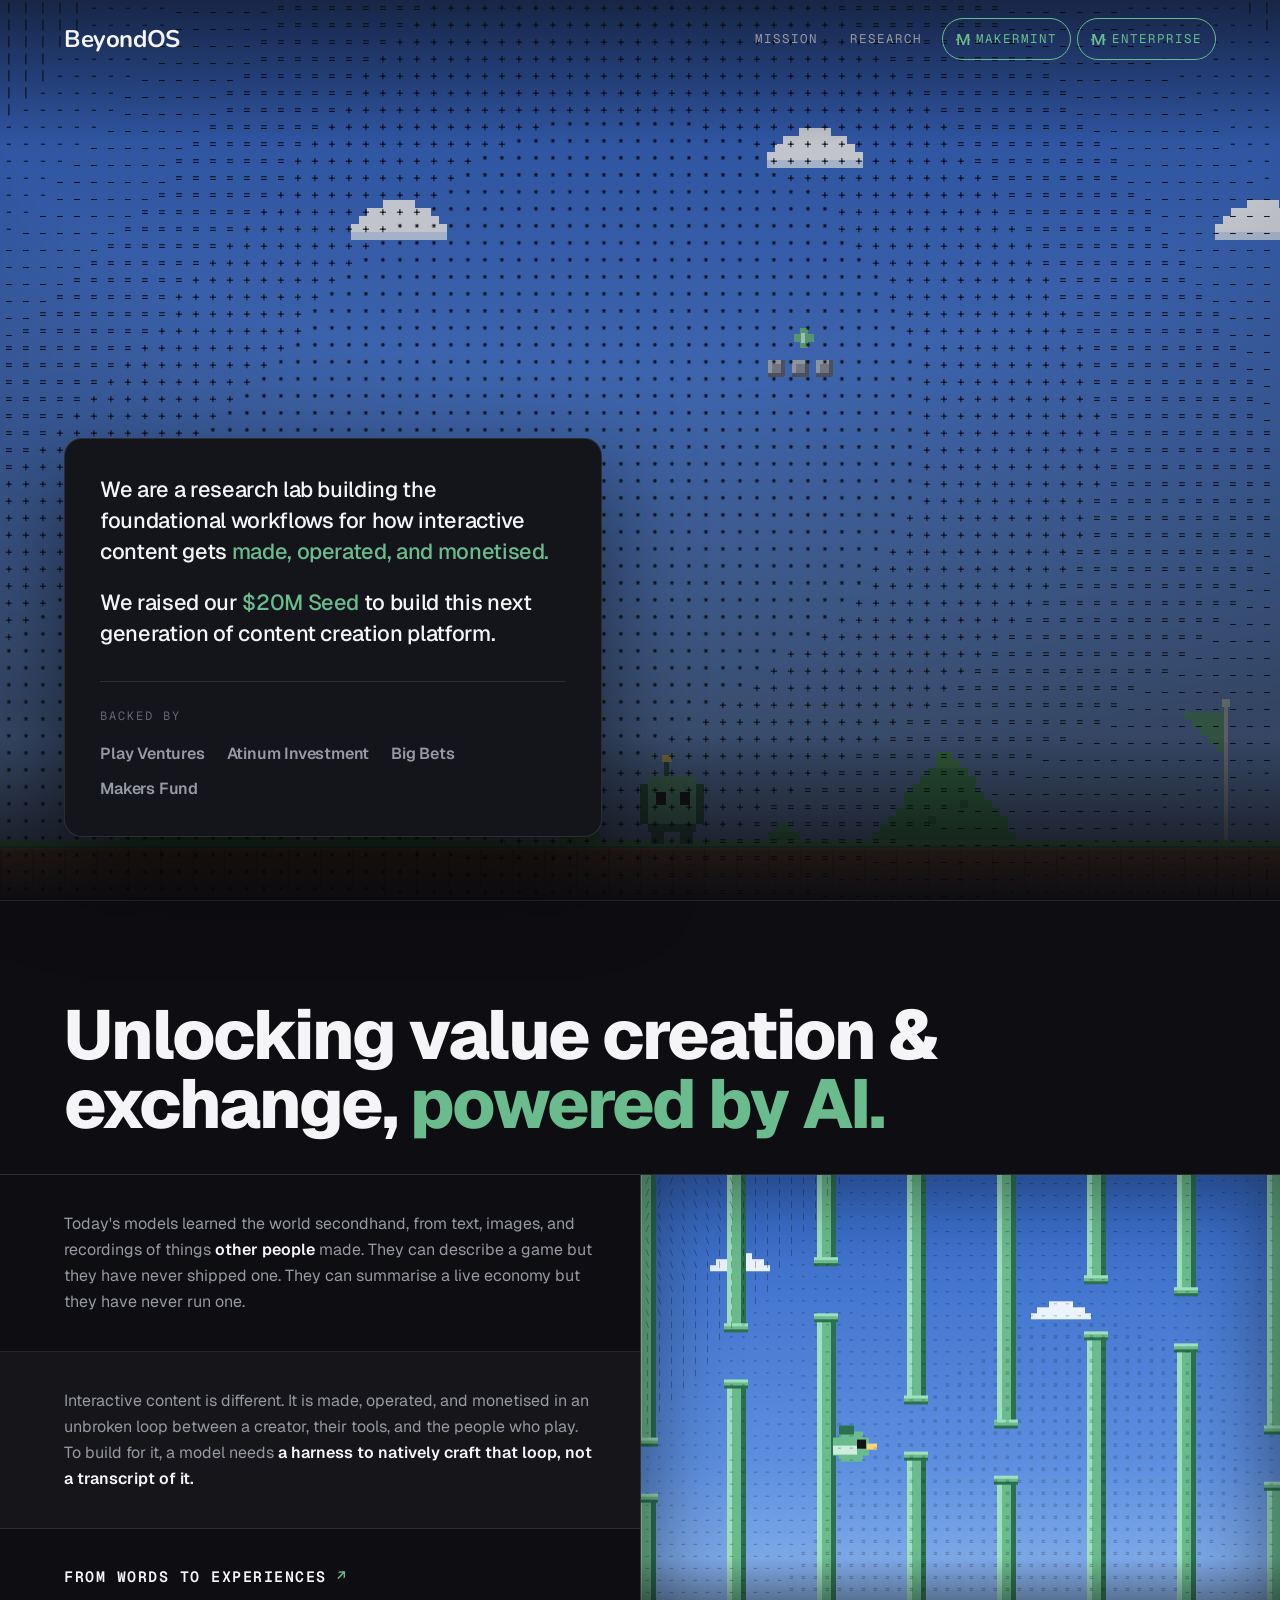
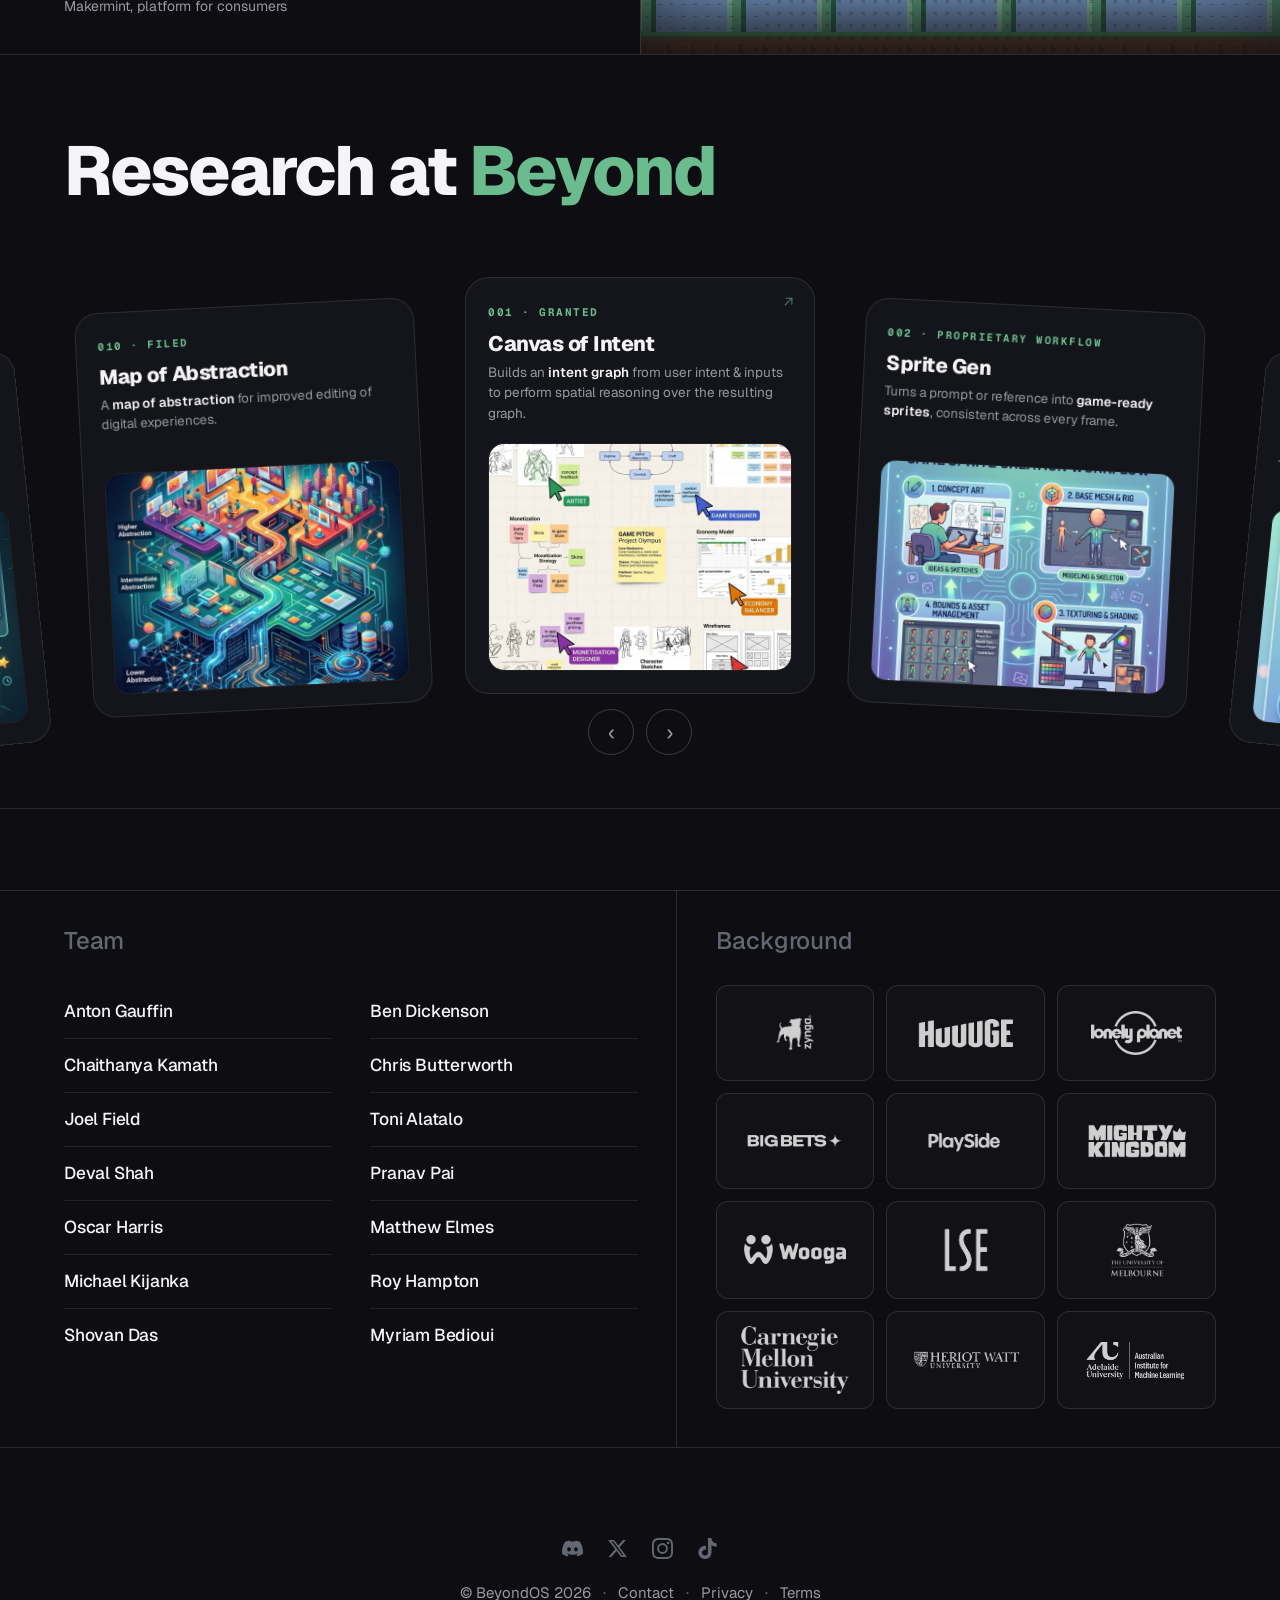
==== commit 142956aa: "fix: investor name is Atinum Investment, not Atinum Ventures Co-Authored-By: Claude Opus 4.8 (1M con" ====
--- a/index.html
+++ b/index.html
@@ -63,7 +63,7 @@
           <span class="lbl">Backed by</span>
           <div class="logos">
             <a class="slot" href="https://www.playventures.vc" target="_blank" rel="noopener">Play Ventures</a>
-            <a class="slot" href="#" rel="noopener">Atinum Ventures</a>
+            <a class="slot" href="#" rel="noopener">Atinum Investment</a>
             <a class="slot" href="https://bigbets.vc" target="_blank" rel="noopener">Big Bets</a>
             <a class="slot" href="https://www.makersfund.com" target="_blank" rel="noopener">Makers Fund</a>
           </div>
--- a/css/lab.css
+++ b/css/lab.css
@@ -184,6 +184,13 @@
   /* on mobile, show the product tabs as plain text — not pills */
   .pill { border: 0; border-radius: 0; background: none; padding: 6px 7px; margin-left: 0; }
   .pill:hover { background: none; }
+  /* the header is now 3 rows tall — extend the top fade down so the green labels read */
+  .veil {
+    background:
+      linear-gradient(180deg, rgb(var(--ink) / .74) 0%, rgb(var(--ink) / .52) 13%, rgb(var(--ink) / 0) 30%),
+      radial-gradient(115% 82% at 50% 4%, transparent 46%, rgb(var(--ink) / .5) 100%),
+      linear-gradient(rgb(var(--ink) / .22), rgb(var(--ink) / .22));
+  }
 }
 
 /* ───────────────────────── HERO ───────────────────────── */
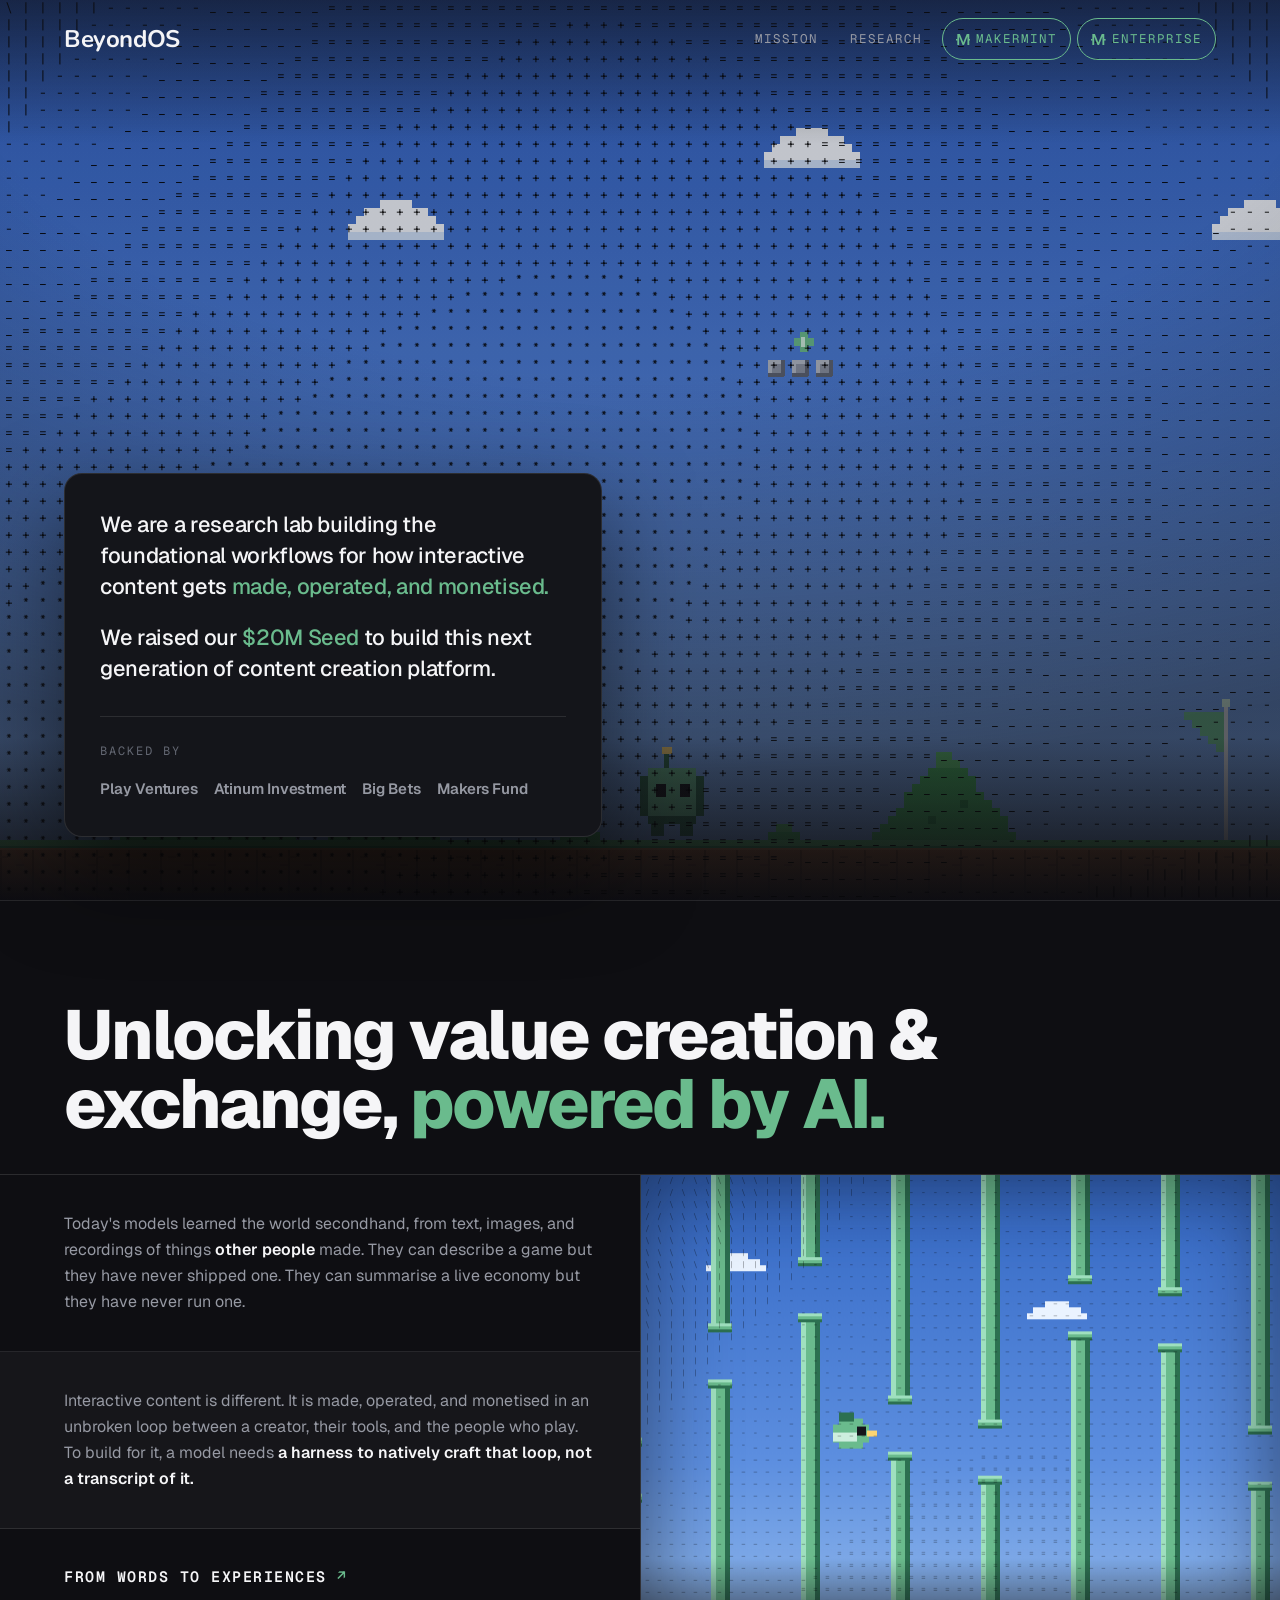
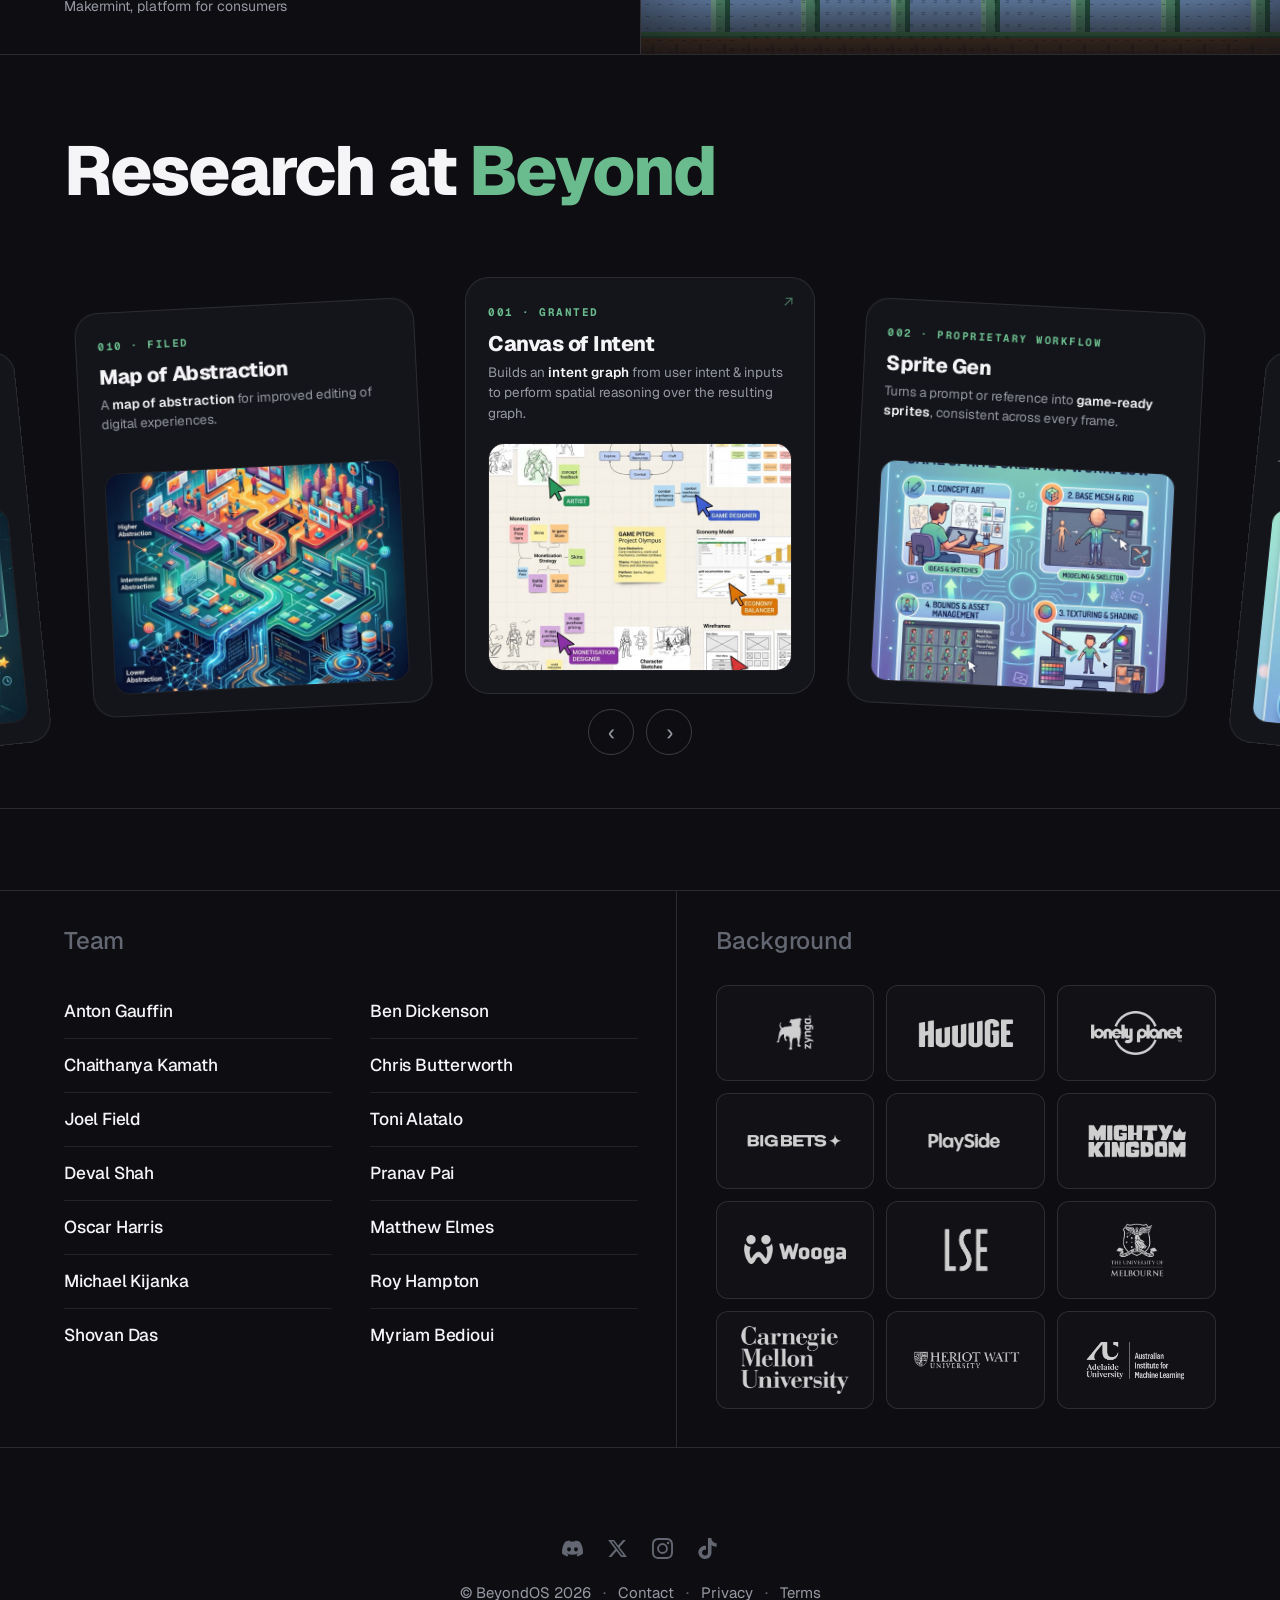
==== commit 215da902: "Update Atinum Investment investor link to official site Co-Authored-By: Claude Opus 4.8 <noreply@ant" ====
--- a/index.html
+++ b/index.html
@@ -63,7 +63,7 @@
           <span class="lbl">Backed by</span>
           <div class="logos">
             <a class="slot" href="https://www.playventures.vc" target="_blank" rel="noopener">Play Ventures</a>
-            <a class="slot" href="#" rel="noopener">Atinum Investment</a>
+            <a class="slot" href="https://www.atinuminvest.co.kr/en/home-en" target="_blank" rel="noopener">Atinum Investment</a>
             <a class="slot" href="https://bigbets.vc" target="_blank" rel="noopener">Big Bets</a>
             <a class="slot" href="https://www.makersfund.com" target="_blank" rel="noopener">Makers Fund</a>
           </div>
--- a/css/lab.css
+++ b/css/lab.css
@@ -222,10 +222,14 @@
   text-transform: uppercase; color: rgb(var(--faint));
   display: block; margin-bottom: 14px;
 }
-.logos { display: flex; flex-wrap: wrap; align-items: center; gap: 11px 22px; }
+.logos { display: flex; flex-wrap: nowrap; align-items: center; gap: 11px 16px; }
 .logos .slot {
-  font-family: var(--font-sans); font-size: 16px; font-weight: 600; letter-spacing: -.2px;
+  font-family: var(--font-sans); font-size: 15px; font-weight: 600; letter-spacing: -.2px;
   color: rgb(var(--muted)); transition: color .2s; white-space: nowrap;
+}
+@media (max-width: 760px) {
+  .logos { flex-wrap: wrap; gap: 11px 22px; }
+  .logos .slot { font-size: 16px; }
 }
 .logos .slot:hover { color: rgb(var(--paper)); }
 @media (max-width: 540px) { .hero-card { border-radius: 16px; } }
